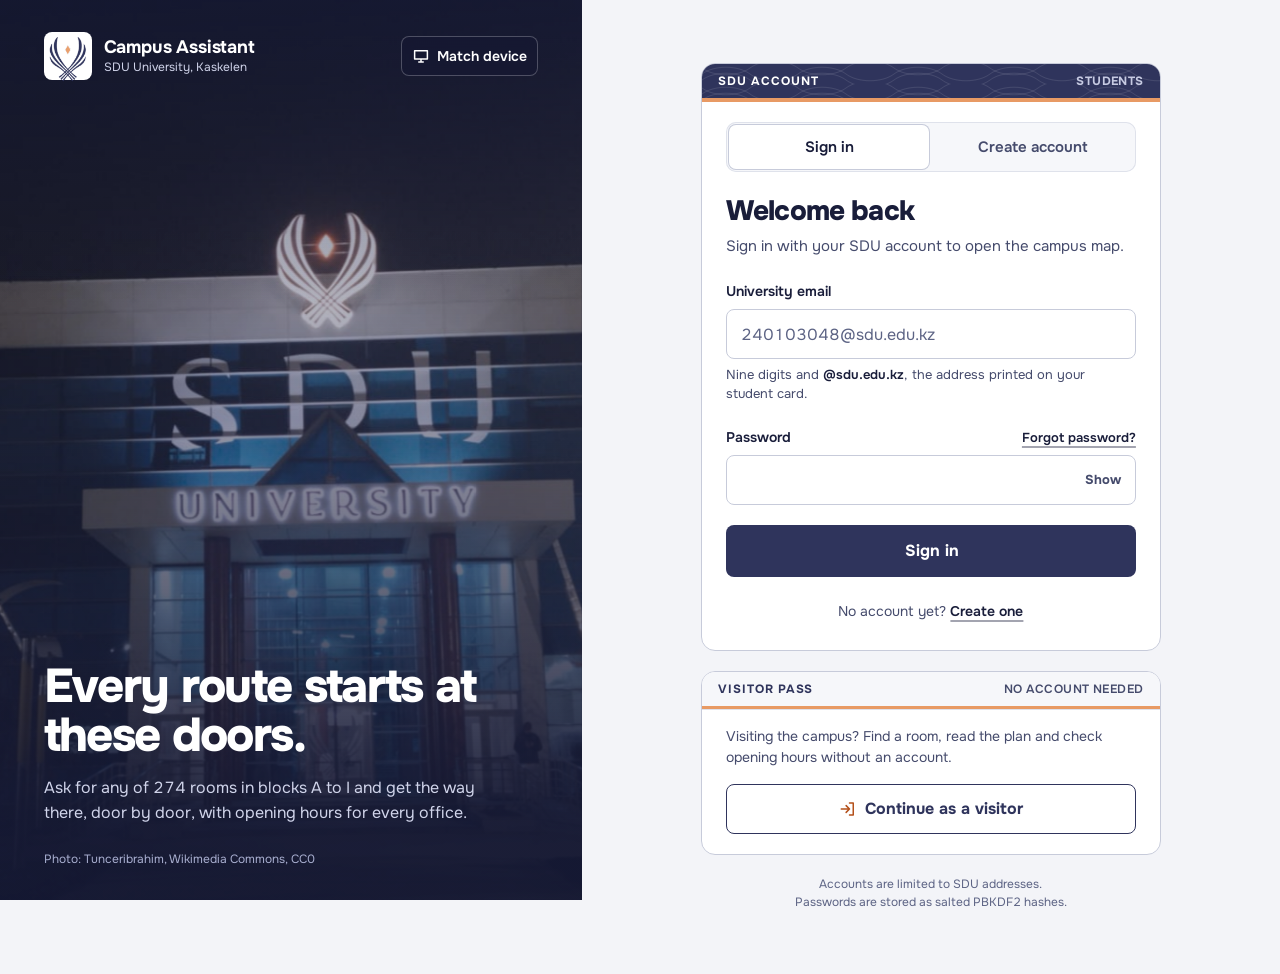
==== static/auth.html @ 26a80277 "Make the phone layout smoother and keep the bar on screen Moving the plan wrote a CSS variable no ru" ====
<!DOCTYPE html>
<html lang="en">
<head>
<meta charset="UTF-8">
<meta name="viewport" content="width=device-width, initial-scale=1, viewport-fit=cover">
<title>Sign in · SDU Campus Assistant</title>
<meta name="description" content="Sign in with your SDU university account to use the campus assistant.">
<script>try{var t=localStorage.getItem("sdu-theme");if(t)document.documentElement.dataset.theme=t}catch(e){}</script>
<meta name="color-scheme" content="light dark">
<meta name="darkreader-lock">
<meta name="theme-color" content="#2F345C">
<link rel="icon" type="image/png" href="/static/img/favicon.png">
<link rel="preconnect" href="https://fonts.googleapis.com">
<link rel="preconnect" href="https://fonts.gstatic.com" crossorigin>
<link href="https://fonts.googleapis.com/css2?family=Onest:wght@400;500;600;700;800&display=swap" rel="stylesheet">
<link rel="preload" as="image" href="/static/img/sdu-entrance-night.jpg">
<link rel="stylesheet" href="/static/styles.css?v=86">
<link rel="stylesheet" href="/static/auth.css?v=60">
</head>
<body class="auth-body">

<svg class="sprite" aria-hidden="true" focusable="false">
  <symbol id="i-sun" viewBox="0 0 24 24"><circle cx="12" cy="12" r="4"/><path d="M12 2.5v2.5M12 19v2.5M2.5 12H5M19 12h2.5M5.3 5.3l1.8 1.8M16.9 16.9l1.8 1.8M5.3 18.7l1.8-1.8M16.9 7.1l1.8-1.8"/></symbol>
  <symbol id="i-moon" viewBox="0 0 24 24"><path d="M19.5 14.5A8 8 0 0 1 9.5 4.5a8 8 0 1 0 10 10z"/></symbol>
  <symbol id="i-steppe" viewBox="0 0 24 24"><path d="M2.5 17.5h19M5 21h14"/><path d="M7 17.5a5 5 0 0 1 10 0"/><path d="M12 6.5V9M6 9.5l1.6 1.6M18 9.5l-1.6 1.6"/></symbol>
  <symbol id="i-device" viewBox="0 0 24 24"><path d="M3.5 5h17v11h-17zM9 20h6M12 16v4"/></symbol>
  <symbol id="i-entrance" viewBox="0 0 24 24"><path d="M14 4h5v16h-5M3 12h11M9.5 7.5 14 12l-4.5 4.5"/></symbol>
  <symbol id="i-check" viewBox="0 0 24 24"><path d="m5 12.5 4.5 4.5L19 7.5"/></symbol>
  <symbol id="i-eye" viewBox="0 0 24 24"><path d="M2.5 12S6 5.5 12 5.5 21.5 12 21.5 12 18 18.5 12 18.5 2.5 12 2.5 12z"/><circle cx="12" cy="12" r="3"/></symbol>
  <symbol id="i-alert" viewBox="0 0 24 24"><path d="M12 3.5 21.5 20h-19z"/><path d="M12 10v4.5M12 17v.4"/></symbol>
  <symbol id="i-mail" viewBox="0 0 24 24"><path d="M3.5 6h17v12h-17z"/><path d="m3.5 6.5 8.5 7 8.5-7"/></symbol>
</svg>

<main class="auth">

  <!-- the doors every route starts from -->
  <section class="entrance" aria-label="SDU Campus Assistant">
    <img class="entrance-photo" src="/static/img/sdu-entrance-night.jpg" width="1280" height="963"
         alt="The main entrance of SDU University in Kaskelen at night, the SDU mark lit above the doors">
    <div class="entrance-top">
      <span class="brand">
        <span class="mark"><img src="/static/img/sdu-mark.png" alt=""></span>
        <span class="brand-text">
          <span class="brand-name">Campus Assistant</span>
          <span class="brand-sub">SDU University, Kaskelen</span>
        </span>
      </span>
      <div class="theme-switch on-photo" data-theme-switch></div>
    </div>
    <div class="entrance-bottom">
      <p class="entrance-line">Every route starts at these doors.</p>
      <p class="entrance-more">Ask for any of 274 rooms in blocks A to I and get the way there, door by door, with opening hours for every office.</p>
      <p class="credit">Photo: Tunceribrahim, Wikimedia Commons, CC0</p>
    </div>
  </section>

  <section class="auth-panel">
    <div class="auth-stack">

      <!-- the account card, issued to SDU addresses -->
      <div class="auth-form-wrap issue-card">
        <div class="card-band"><span>SDU account</span><span class="band-where">Students</span></div>
        <div class="issue-body">
          <div class="auth-tabs" role="tablist" aria-label="Account">
            <button type="button" role="tab" id="tab-login" aria-selected="true" data-mode="login">Sign in</button>
            <button type="button" role="tab" id="tab-register" aria-selected="false" data-mode="register">Create account</button>
          </div>

          <h1 id="auth-title">Welcome back</h1>
          <p class="auth-lead" id="auth-lead">Sign in with your SDU account to open the campus map.</p>

          <form id="auth-form" novalidate autocomplete="on">
            <div class="field" id="field-name" hidden>
              <label for="full_name">Full name</label>
              <input id="full_name" name="name" type="text" autocomplete="name" maxlength="80" placeholder="Aidana Serikova"
                     aria-describedby="name-hint">
              <p class="hint" id="name-hint">As it is written in your student records.</p>
            </div>

            <div class="field" id="field-email">
              <label for="email">University email</label>
              <input id="email" name="email" type="email" inputmode="email" autocomplete="username"
                     placeholder="240103048@sdu.edu.kz" spellcheck="false" required aria-describedby="email-hint">
              <p class="hint" id="email-hint">Nine digits and <b>@sdu.edu.kz</b>, the address printed on your student card.</p>
            </div>

            <div class="field" id="field-password">
              <div class="label-row">
                <label for="password" id="password-label">Password</label>
                <button type="button" class="linkish forgot" id="forgot-link" data-mode="forgot">Forgot password?</button>
              </div>
              <div class="pw-wrap">
                <input id="password" name="password" type="password" autocomplete="current-password"
                       maxlength="72" required>
                <button type="button" class="pw-toggle" id="pw-toggle" aria-label="Show password">Show</button>
              </div>
              <ul class="rules" id="rules" hidden>
                <li data-rule="length">at least 8 characters</li>
                <li data-rule="upper">an uppercase letter</li>
                <li data-rule="lower">a lowercase letter</li>
                <li data-rule="digit">a digit</li>
                <li data-rule="special">a special character (!&nbsp;@&nbsp;#&nbsp;…)</li>
                <li data-rule="notid">not your student ID, no spaces</li>
              </ul>
            </div>

            <div class="field" id="field-confirm" hidden>
              <label for="confirm">Repeat the new password</label>
              <input id="confirm" name="confirm" type="password" autocomplete="new-password" maxlength="72">
            </div>

            <p class="form-error" id="form-error" role="alert" hidden></p>
            <p class="form-ok" id="form-ok" role="status" hidden></p>
            <button type="submit" class="btn-go wide" id="submit">Sign in</button>
          </form>

          <p class="auth-switch" id="auth-switch">
            No account yet? <button type="button" class="linkish" data-mode="register">Create one</button>
          </p>
        </div>
      </div>

      <!-- the visitor pass: the same card, handed out at the front desk -->
      <div class="auth-guest pass-card">
        <div class="pass-band"><span>Visitor pass</span><span>No account needed</span></div>
        <div class="pass-body">
          <p>Visiting the campus? Find a room, read the plan and check opening hours without an account.</p>
          <button type="button" id="guest">
            <svg class="i" aria-hidden="true"><use href="#i-entrance"/></svg>Continue as a visitor
          </button>
        </div>
      </div>

      <p class="auth-foot">Accounts are limited to SDU addresses. Passwords are stored as salted PBKDF2 hashes.</p>
    </div>
  </section>

</main>
<script src="/static/theme.js?v=5"></script>
<script src="/static/auth.js?v=30"></script>
</body>
</html>
---- static/styles.css ----
/* SDU Campus Assistant — a wayfinding assistant that issues you a destination card.
   The language is SDU's own card: a navy band, white card stock, the peach stripe
   under the band, labelled fields in small capitals, and a portrait slot that holds
   the room's corner of the plan. Hairline seams, no shadows except on what floats
   over the plan. Exits stay evacuation green. One family, Onest, Latin and Cyrillic. */

:root {
  /* the SDU card */
  --navy: #2F345C;            /* SDU navy: the bar, the search well, card bands */
  --navy-deep: #252949;
  --navy-hi: #3B4172;         /* hover on navy */
  --on-navy: #FFFFFF;
  --on-navy-2: #C6CAE2;       /* secondary text on navy, tinted from it */
  --on-navy-3: #A0A6C9;
  --peach: #E89A64;           /* SDU peach: the card stripe, the main button on navy */
  --peach-hi: #F0AC7C;
  --on-peach: #2B1A0C;
  --dest: #B4501A;            /* "your destination" as text and strokes, 5:1 on white */
  --dest-soft: #FCEADD;
  --exit: #0B7A47;            /* evacuation-plan green: exits, stairs, open */
  --exit-soft: #DEF0E6;
  --alarm: #B93A2C;           /* errors only */
  --alarm-soft: #FBE6E2;

  /* stock and ink */
  --ground: #E9EBF2;          /* behind everything */
  --paper: #F3F4F8;           /* the answer panel */
  --stock: #FFFFFF;           /* card stock */
  --stock-2: #F6F7FA;
  --ink: #191D3A;
  --ink-2: #454B6C;
  --ink-3: #5C6384;
  --line: #DFE2EB;
  --line-2: #C7CBDA;
  --focus: #B4501A;

  /* the drawing */
  --map-bg: #E4E7F0;
  --map-slab: #FAFBFD;
  --map-hall: #EEF0F6;
  --map-room: #FFFFFF;
  --map-wall: #A3A9C1;
  --map-ink: #2F345C;

  --action: var(--navy);      /* the main button on card stock */
  --action-hi: var(--navy-hi);
  --on-action: #FFFFFF;
  --lamp-off: #9AA0BC;
  --target-fill: color-mix(in srgb, #E89A64 55%, #FFFFFF);   /* the lit room on the plan */

  /* type: one family; fixed scale */
  --font: "Onest", "Segoe UI", system-ui, -apple-system, sans-serif;
  --t-12: 0.75rem;
  --t-13: 0.8125rem;
  --t-14: 0.875rem;
  --t-15: 0.9375rem;
  --t-16: 1rem;
  --t-18: 1.125rem;
  --t-22: 1.375rem;
  --t-28: 1.75rem;
  --t-code: clamp(2.75rem, 2.1rem + 1.6vw, 3.5rem);

  /* space: 4px base */
  --s1: 4px; --s2: 8px; --s3: 12px; --s4: 16px; --s5: 20px; --s6: 24px; --s8: 32px; --s10: 40px;

  /* shape: a card's corner, a control's corner, a tag's corner */
  --r-card: 14px;
  --r-ctl: 8px;
  --r-tag: 4px;

  --ease: cubic-bezier(.16, 1, .3, 1);
  --fast: 160ms;
  --lift: 0 1px 2px rgba(31, 36, 72, .10), 0 8px 20px -8px rgba(31, 36, 72, .30);

  /* the card band's guilloche: the fine security lines printed on ID cards */
  --guilloche: url("data:image/svg+xml,%3Csvg xmlns='http://www.w3.org/2000/svg' width='96' height='20' viewBox='0 0 96 20'%3E%3Cg fill='none' stroke='%23fff' stroke-opacity='.10' stroke-width='1'%3E%3Cpath d='M0 10c12-9 36-9 48 0s36 9 48 0'/%3E%3Cpath d='M0 4c12 9 36 9 48 0s36-9 48 0'/%3E%3Cpath d='M0 16c12-9 36-9 48 0s36 9 48 0'/%3E%3C/g%3E%3C/svg%3E");

  --composer-h: 0px;          /* how much the sticky search covers on a phone */
  color-scheme: only light;   /* never auto-darkened: the site has its own dark theme */
}

/* Dark: the same card at night. The bands stay SDU navy, the stock turns ink-blue,
   and the main button becomes the lit peach. */
@media (prefers-color-scheme: dark) {
  :root:not([data-theme]) {
    --navy: #2F345C; --navy-deep: #22264A; --navy-hi: #3E4475;
    --on-navy-2: #C3C7E2; --on-navy-3: #9CA2C8;
    --dest: #F29D66; --dest-soft: #3A2418;
    --exit: #45C98D; --exit-soft: #11301F;
    --alarm: #FF7B6F; --alarm-soft: #3B1C1B;
    --ground: #0B0E20; --paper: #10132A; --stock: #181C38; --stock-2: #1F2444;
    --ink: #ECEEF7; --ink-2: #B7BCD6; --ink-3: #9198BA;
    --line: #2A2F52; --line-2: #3C4270;
    --focus: #F29D66;
    --map-bg: #0B0E20; --map-slab: #161A36; --map-hall: #1C2143; --map-room: #20254B;
    --map-wall: #5F6795; --map-ink: #D9DDF3;
    --action: #4A5196; --action-hi: #5860A8; --on-action: #FFFFFF;
    --lamp-off: #5F6690; --target-fill: #F4B98F;
    --lift: 0 1px 2px rgba(0, 0, 0, .45), 0 8px 20px -8px rgba(0, 0, 0, .7);
    color-scheme: dark;
  }
}
:root[data-theme="dark"] {
  --navy: #2F345C; --navy-deep: #22264A; --navy-hi: #3E4475;
  --on-navy-2: #C3C7E2; --on-navy-3: #9CA2C8;
  --dest: #F29D66; --dest-soft: #3A2418;
  --exit: #45C98D; --exit-soft: #11301F;
  --alarm: #FF7B6F; --alarm-soft: #3B1C1B;
  --ground: #0B0E20; --paper: #10132A; --stock: #181C38; --stock-2: #1F2444;
  --ink: #ECEEF7; --ink-2: #B7BCD6; --ink-3: #9198BA;
  --line: #2A2F52; --line-2: #3C4270;
  --focus: #F29D66;
  --map-bg: #0B0E20; --map-slab: #161A36; --map-hall: #1C2143; --map-room: #20254B;
  --map-wall: #5F6795; --map-ink: #D9DDF3;
  --action: #4A5196; --action-hi: #5860A8; --on-action: #FFFFFF;
  --lamp-off: #5F6690; --target-fill: #F4B98F;
  --lift: 0 1px 2px rgba(0, 0, 0, .45), 0 8px 20px -8px rgba(0, 0, 0, .7);
  color-scheme: dark;
}

/* Steppe: the Kazakh sky and the sun over it. Sky teal takes navy's place on the
   bands, sun gold takes the stripe, and the destination turns terracotta. */
:root[data-theme="steppe"] {
  --navy: #0D4A5C; --navy-deep: #0A3C4B; --navy-hi: #17637A;
  --on-navy-2: #C2E2EA; --on-navy-3: #93C1CD;
  --peach: #E8B23A; --peach-hi: #F0C25E; --on-peach: #2A2008;
  --dest: #A8431A; --dest-soft: #F8E5D8;
  --exit: #11784B; --exit-soft: #DCEFE5;
  --alarm: #B8322B; --alarm-soft: #F7E1DE;
  --ground: #E3EDF0; --paper: #EEF5F6; --stock: #FFFFFF; --stock-2: #F2F7F8;
  --ink: #0F2F3A; --ink-2: #3B5962; --ink-3: #50707A;
  --line: #D2E0E4; --line-2: #AFC6CC;
  --focus: #A8431A;
  --map-bg: #DAE7EA; --map-slab: #F4F9FA; --map-hall: #E6EFF2; --map-room: #FFFFFF;
  --map-wall: #6F8F97; --map-ink: #0D4A5C;
  --lamp-off: #8FA9B0;
  --target-fill: color-mix(in srgb, #E8B23A 60%, #FFFFFF);
  --lift: 0 1px 2px rgba(13, 74, 92, .12), 0 8px 20px -8px rgba(13, 74, 92, .35);
  color-scheme: only light;
}

/* ---------------------------------------------------------------- base */
* { box-sizing: border-box; }
html { -webkit-text-size-adjust: 100%; }
body {
  margin: 0;
  min-height: 100vh; min-height: 100dvh;
  background: var(--ground);
  color: var(--ink);
  font: 400 var(--t-15)/1.5 var(--font);
  -webkit-font-smoothing: antialiased;
  font-variant-numeric: tabular-nums;
}
button, input { font: inherit; color: inherit; }
button { cursor: pointer; -webkit-tap-highlight-color: transparent; }
button:disabled { cursor: progress; }
[hidden] { display: none !important; }
h1, h2, h3, h4 { text-wrap: balance; }
p { text-wrap: pretty; }
::selection { background: color-mix(in srgb, var(--peach) 50%, transparent); color: var(--ink); }
input { caret-color: var(--dest); }
:focus-visible { outline: 2px solid var(--focus); outline-offset: 2px; }
.visually-hidden { position: absolute; width: 1px; height: 1px; overflow: hidden; clip: rect(0 0 0 0); white-space: nowrap; }
.sprite { position: absolute; width: 0; height: 0; overflow: hidden; }
.i {
  width: 18px; height: 18px; flex: none;
  fill: none; stroke: currentColor; stroke-width: 2; stroke-linecap: round; stroke-linejoin: round;
}
* { scrollbar-width: thin; scrollbar-color: var(--line-2) transparent; }

.skip {
  position: absolute; left: var(--s3); top: var(--s3); z-index: 50;
  padding: 10px 14px; border-radius: var(--r-ctl);
  background: var(--peach); color: var(--on-peach); font-weight: 700; text-decoration: none;
  transform: translateY(-160%); transition: transform var(--fast) var(--ease);
}
.skip:focus { transform: none; }

/* field labels: the small capitals printed beside each field on a card */
.field-label {
  display: flex; align-items: center; gap: 6px;
  margin: 0;
  font-size: var(--t-12); line-height: 1.3; font-weight: 600;
  letter-spacing: .07em; text-transform: uppercase;
  color: var(--ink-3);
}
.field-label .i { width: 14px; height: 14px; }
.sec-title { margin: 0; font-size: var(--t-16); line-height: 1.3; font-weight: 700; letter-spacing: -0.005em; }

/* ---------------------------------------------------------------- buttons */
.btn-go {
  display: inline-flex; align-items: center; justify-content: center; gap: 8px;
  height: 52px; padding: 0 18px 0 20px;
  border: 0; border-radius: var(--r-ctl);
  background: var(--action); color: var(--on-action);
  font-size: var(--t-16); font-weight: 700; text-decoration: none; white-space: nowrap;
  transition: background var(--fast) var(--ease), transform var(--fast) var(--ease);
}
.btn-go .i { width: 18px; height: 18px; stroke-width: 2.4; transition: transform var(--fast) var(--ease); }
.btn-go:hover { background: var(--action-hi); }
.btn-go:hover .i { transform: translateX(2px); }
.btn-go:active { transform: translateY(1px); }
.btn-go:disabled { opacity: .6; }
.btn-go.wide { width: 100%; }

.btn-line {
  display: inline-flex; align-items: center; gap: 7px;
  min-height: 40px; padding: 0 14px;
  border: 1px solid var(--line-2); border-radius: var(--r-ctl);
  background: var(--stock); color: var(--ink);
  font-size: var(--t-14); font-weight: 600;
  transition: border-color var(--fast) var(--ease), background var(--fast) var(--ease);
}
.btn-line .i { width: 16px; height: 16px; color: var(--dest); }
.btn-line:hover { border-color: var(--ink-2); }
.btn-line:active { transform: translateY(1px); }
.btn-text {
  display: inline-flex; align-items: center; gap: 4px;
  min-height: 40px; padding: 0 4px;
  border: 0; background: none; color: var(--ink-2);
  font-size: var(--t-14); font-weight: 600;
}
.btn-text .i { width: 16px; height: 16px; }
.btn-text:hover { color: var(--ink); }

.icon-btn {
  display: inline-flex; align-items: center; justify-content: center; gap: 7px; flex: none;
  min-height: 40px; padding: 0 12px;
  border: 1px solid color-mix(in srgb, var(--on-navy) 24%, transparent); border-radius: var(--r-ctl);
  background: none; color: var(--on-navy);
  font-size: var(--t-14); font-weight: 600; white-space: nowrap; text-decoration: none;
  transition: background var(--fast) var(--ease), border-color var(--fast) var(--ease);
}
.icon-btn .i { width: 18px; height: 18px; }
.icon-btn.square { width: 40px; padding: 0; }
.icon-btn:hover { background: var(--navy-hi); border-color: color-mix(in srgb, var(--on-navy) 45%, transparent); }
.icon-btn:focus-visible, .bar :focus-visible, .composer :focus-visible { outline-color: #FFFFFF; }

/* ---------------------------------------------------------------- shell */
.app {
  display: grid;
  grid-template-columns: minmax(380px, 420px) minmax(0, 1fr);
  grid-template-rows: auto auto minmax(0, 1fr);
  grid-template-areas: "bar bar" "ask map" "panel map";
  height: 100vh; height: 100dvh;
}

/* the search and the answers: one sheet on a phone, two grid cells otherwise */
.sheet { display: contents; }
.sheet-handle { display: none; }

/* the navy bar across the top: who made it, who you are */
.bar {
  grid-area: bar;
  display: flex; align-items: center; gap: var(--s3);
  min-height: 60px;
  padding: calc(var(--s2) + env(safe-area-inset-top, 0px)) var(--s5) var(--s2);
  background: var(--navy); color: var(--on-navy);
}
.brand { display: flex; align-items: center; gap: var(--s3); min-width: 0; color: inherit; text-decoration: none; border-radius: var(--r-ctl); }
.mark {
  flex: none; display: grid; place-items: center;
  width: 40px; height: 40px; padding: 4px;
  background: #fff; border-radius: var(--r-ctl);
}
.mark img { display: block; width: 100%; height: 100%; object-fit: contain; }
.brand-text { display: grid; min-width: 0; overflow: hidden; }   /* never runs under the buttons */
.brand-name { font-size: var(--t-16); line-height: 1.2; font-weight: 700; letter-spacing: -0.01em; white-space: nowrap; }
.brand-sub { font-size: var(--t-12); line-height: 1.35; color: var(--on-navy-2); white-space: nowrap; overflow: hidden; text-overflow: ellipsis; }
.bar-end { margin-left: auto; display: flex; align-items: center; gap: var(--s2); }
.account { display: flex; align-items: center; gap: var(--s2); min-width: 0; }
.who {
  max-width: 16rem; overflow: hidden; text-overflow: ellipsis; white-space: nowrap;
  margin-right: var(--s1);
  font-size: var(--t-14); font-weight: 600; color: var(--on-navy-2);
}
/* a visitor's pass: the peach card a guest is handed at the front desk */
.who.pass {
  margin-right: 0; padding: 5px 10px 5px 9px;
  border-radius: var(--r-tag);
  background: var(--peach); color: var(--on-peach);
  font-size: var(--t-12); font-weight: 700; letter-spacing: .06em; text-transform: uppercase;
}

/* the theme menu: one button on the bar, a small radio list under it */
.theme-switch { position: relative; flex: none; }
.theme-btn {
  display: inline-flex; align-items: center; justify-content: center; gap: 7px;
  min-height: 40px; min-width: 40px; padding: 0 10px;
  border: 1px solid color-mix(in srgb, var(--on-navy) 24%, transparent); border-radius: var(--r-ctl);
  background: none; color: var(--on-navy);
  font-size: var(--t-14); font-weight: 600; white-space: nowrap;
  transition: background var(--fast) var(--ease), border-color var(--fast) var(--ease);
}
.theme-btn .i { width: 18px; height: 18px; }
.bar .theme-btn { width: 40px; padding: 0; }
.bar .theme-label { position: absolute; width: 1px; height: 1px; overflow: hidden; clip: rect(0 0 0 0); white-space: nowrap; }
.theme-btn:hover, .theme-btn[aria-expanded="true"] { background: var(--navy-hi); border-color: color-mix(in srgb, var(--on-navy) 45%, transparent); }
.theme-menu {
  position: absolute; right: 0; top: calc(100% + 8px); z-index: 30;
  display: grid; gap: 2px; width: 256px; padding: 6px;
  background: var(--stock); color: var(--ink);
  border-radius: 12px;
  box-shadow: var(--lift);
  animation: rise 180ms var(--ease) both;
}
.theme-opt {
  display: flex; align-items: center; gap: var(--s3);
  width: 100%; min-height: 52px; padding: 6px 10px;
  border: 0; border-radius: var(--r-ctl); background: none; text-align: left;
  transition: background var(--fast) var(--ease);
}
.theme-opt:hover, .theme-opt:focus-visible { background: var(--stock-2); }
.theme-opt[aria-checked="true"] { background: var(--stock-2); box-shadow: inset 0 0 0 1.5px var(--ink); }
.opt-text { display: grid; min-width: 0; }
.opt-text b { font-size: var(--t-14); font-weight: 700; }
.opt-text small { font-size: var(--t-12); color: var(--ink-3); }
/* each swatch is its theme's card band: the field and the stripe under it */
.swatch { flex: none; width: 30px; height: 30px; border-radius: 6px; box-shadow: inset 0 0 0 1px rgba(0, 0, 0, .14); }
.sw-light { background: linear-gradient(#2F345C 0 40%, #E89A64 40% 52%, #FFFFFF 52% 100%); }
.sw-dark { background: linear-gradient(#2F345C 0 40%, #E89A64 40% 52%, #181C38 52% 100%); }
.sw-steppe { background: linear-gradient(#0D4A5C 0 40%, #E8B23A 40% 52%, #FFFFFF 52% 100%); }
.sw-auto { background: linear-gradient(#2F345C 0 40%, #E89A64 40% 52%, transparent 52%), linear-gradient(90deg, #FFFFFF 0 50%, #181C38 50% 100%); }

/* ---------------------------------------------------------------- the search well */
/* the navy continues from the bar into the answer column, and the card stripe
   closes it: everything under it is card stock */
.composer {
  grid-area: ask;
  position: relative; z-index: 4;
  padding: var(--s2) var(--s5) var(--s5);
  background: var(--navy); color: var(--on-navy);
  box-shadow: inset 0 -4px 0 var(--peach);
}
.ask-label {
  display: block; margin: 0 0 var(--s3);
  font-size: var(--t-22); line-height: 1.15; font-weight: 700; letter-spacing: -0.02em;
}
.ask-row { display: flex; gap: var(--s2); }
.field-q { position: relative; flex: 1; min-width: 0; }
.field-q .i { position: absolute; left: 15px; top: 50%; transform: translateY(-50%); color: #6A7090; pointer-events: none; }
.field-q input {
  width: 100%; height: 52px; padding: 0 14px 0 44px;
  border: 2px solid transparent; border-radius: var(--r-ctl);
  background: #FFFFFF; color: #191D3A;
  font-size: 16px; font-weight: 600;
  transition: border-color var(--fast) var(--ease), box-shadow var(--fast) var(--ease);
}
.field-q input::placeholder { color: #6A7090; font-weight: 500; }
.field-q input:focus { outline: none; border-color: var(--navy); box-shadow: 0 0 0 3px #FFFFFF; }
/* on the navy well the main button is card stock with navy ink */
.composer .btn-go { background: #FFFFFF; color: var(--navy); box-shadow: inset 0 0 0 1px rgba(255, 255, 255, .6); }
.composer .btn-go:hover { background: #E8EAF4; }
.ask-hint { margin: var(--s2) 0 var(--s1); font-size: var(--t-13); color: var(--on-navy-2); }

/* ---------------------------------------------------------------- answers panel */
.panel { grid-area: panel; display: flex; flex-direction: column; min-height: 0; background: var(--paper); border-right: 1px solid var(--line); }
.thread {
  flex: 1; min-height: 0; overflow-y: auto; overscroll-behavior: contain;
  padding: var(--s6) var(--s5) var(--s10);
  display: flex; flex-direction: column; gap: var(--s8);
}

/* first visit: things to try */
.welcome { display: grid; grid-template-columns: minmax(0, 1fr); gap: var(--s3); }
.thread.asked .welcome { display: none; }
.welcome-tip { margin: var(--s1) 0 0; font-size: var(--t-14); color: var(--ink-2); }
.destinations { list-style: none; margin: 0; padding: 0; display: grid; gap: 6px; }
.dest {
  display: grid; grid-template-columns: 4.5rem minmax(0, 1fr) auto; align-items: center; gap: var(--s3);
  width: 100%; min-height: 52px; padding: 6px 12px 6px 8px;
  border: 1px solid var(--line); border-radius: 10px;
  background: var(--stock); text-align: left;
  transition: border-color var(--fast) var(--ease), transform var(--fast) var(--ease);
}
.tag, .dest .tag {
  justify-self: start;
  padding: 4px 8px; border-radius: var(--r-tag);
  background: var(--navy); color: var(--on-navy);
  font-size: var(--t-13); font-weight: 700; letter-spacing: .01em; line-height: 1.2;
  max-width: 100%; overflow: hidden; text-overflow: ellipsis; white-space: nowrap;
}
.dest .tag.plain { background: var(--stock-2); color: var(--ink-2); box-shadow: inset 0 0 0 1px var(--line); }
.dest .what { font-size: var(--t-15); font-weight: 500; color: var(--ink); }
.dest .i { color: var(--ink-3); transition: transform var(--fast) var(--ease), color var(--fast) var(--ease); }
.dest:hover { border-color: var(--line-2); }
.dest:hover .i { color: var(--dest); transform: translateX(3px); }
.dest:active { transform: translateY(1px); }

/* campus services: everything the campus offers, by category, open or not */
.directory { display: grid; grid-template-columns: minmax(0, 1fr); gap: var(--s3); scroll-margin-top: var(--s4); }
.dir-head { display: flex; align-items: baseline; justify-content: space-between; gap: var(--s3); }
.dir-summary { display: inline-flex; align-items: center; gap: 7px; font-size: var(--t-13); font-weight: 600; color: var(--ink-2); }
.dir-intro { margin: -4px 0 0; font-size: var(--t-14); color: var(--ink-2); }
.welcome-tip a { color: var(--ink); font-weight: 600; text-underline-offset: 3px; }
.welcome-tip a:hover { color: var(--dest); }
/* category chips: one row that scrolls sideways rather than wrapping into a block */
.dir-filter {
  display: flex; gap: 6px; overflow-x: auto; scrollbar-width: none; padding: 2px 0;
  /* the row fades at its right edge when there are more chips than fit */
  mask-image: linear-gradient(90deg, #000 calc(100% - 28px), transparent);
}
.dir-filter::-webkit-scrollbar { display: none; }
.chip {
  flex: none; min-height: 36px; padding: 6px 12px;
  border: 1px solid var(--line-2); border-radius: 999px;
  background: var(--stock); color: var(--ink-2);
  font-size: var(--t-13); font-weight: 600; white-space: nowrap;
  transition: background var(--fast) var(--ease), color var(--fast) var(--ease), border-color var(--fast) var(--ease);
}
.chip:hover { border-color: var(--ink-2); color: var(--ink); }
.chip[aria-pressed="true"] { background: var(--navy); border-color: var(--navy); color: var(--on-navy); }
.dir-groups { display: grid; gap: var(--s4); }
.dir-group { display: grid; gap: 6px; }
.dir-group-title {
  display: flex; align-items: baseline; gap: 8px; margin: 0; padding: 0 2px;
  font-size: var(--t-12); line-height: 1.3; font-weight: 700; letter-spacing: .07em; text-transform: uppercase; color: var(--ink-3);
}
.dir-group-title span { font-weight: 600; letter-spacing: 0; color: var(--ink-3); opacity: .8; }
.dir-list {
  list-style: none; margin: 0; padding: 0 var(--s4);
  background: var(--stock); border: 1px solid var(--line); border-radius: 10px;
}
.dir-list li + li { border-top: 1px solid var(--line); }
.dir-row {
  display: flex; align-items: center; gap: 10px;
  width: 100%; min-height: 54px; padding: 8px 0;
  border: 0; background: none; text-align: left;
  font-size: var(--t-14);
}
.dir-text { display: grid; min-width: 0; gap: 1px; }
.dir-row b { font-weight: 600; min-width: 0; overflow: hidden; text-overflow: ellipsis; white-space: nowrap; }
.dir-row .where { font-size: var(--t-12); color: var(--ink-3); white-space: nowrap; overflow: hidden; text-overflow: ellipsis; }
.dir-row .state { margin-left: auto; flex: none; font-size: var(--t-13); color: var(--ink-2); white-space: nowrap; }
.dir-row.open .state { color: var(--exit); font-weight: 600; }
.dir-row.closed b { color: var(--ink-2); font-weight: 500; }
.dir-row.closed .state { color: var(--ink-3); }
/* hours not confirmed by the service: the lamp is lit only faintly, the time is a guess */
.dir-row.open.guess .state { color: var(--ink-2); font-weight: 500; }
.dir-row.open.guess .lamp { background: color-mix(in srgb, var(--exit) 40%, transparent); box-shadow: inset 0 0 0 1.5px var(--exit); }
.dir-summary .likely { font-weight: 500; color: var(--ink-3); }
.dir-note { margin: var(--s3) 0 0; font-size: var(--t-12); color: var(--ink-3); }
.dir-row.rooms .lamp { border-radius: 2px; box-shadow: inset 0 0 0 1.5px var(--map-wall); }
.dir-row:hover b { color: var(--dest); }
.dir-skel { height: 54px; position: relative; }
.dir-skel::after {
  content: ""; position: absolute; left: 0; top: 18px; width: 64%; height: 10px; border-radius: 3px;
  background: var(--stock-2); animation: breathe 1.4s ease-in-out infinite;
}
.lamp { width: 8px; height: 8px; border-radius: 50%; flex: none; box-shadow: inset 0 0 0 1.5px var(--lamp-off); }
.lamp.open { background: var(--exit); box-shadow: 0 0 0 3px color-mix(in srgb, var(--exit) 18%, transparent); }

/* ---------------------------------------------------------------- turns */
.log { display: flex; flex-direction: column; gap: var(--s8); }
.log:empty { display: none; }
.turn { display: grid; gap: var(--s2); scroll-margin-top: calc(var(--composer-h) + var(--s3)); }
/* the question as asked, quietly above its card */
.q { display: flex; align-items: center; gap: 7px; margin: 0; padding: 0 2px; font-size: var(--t-14); color: var(--ink-2); }
.q .i { width: 15px; height: 15px; color: var(--ink-3); }
.q span { font-weight: 600; color: var(--ink); overflow-wrap: anywhere; }

/* ---------------------------------------------------------------- the destination card */
.answer { animation: issue 420ms var(--ease) both; }
.card {
  background: var(--stock);
  border: 1px solid var(--line-2); border-radius: var(--r-card);
  overflow: hidden;
}
/* the band: navy, guilloche, the stripe under it */
.card-band {
  display: flex; align-items: center; justify-content: space-between; gap: var(--s3);
  min-height: 38px; padding: 6px var(--s4) 10px;
  background: var(--navy) var(--guilloche) 0 0 / 96px 20px; color: var(--on-navy);
  box-shadow: inset 0 -4px 0 var(--peach);
  font-size: var(--t-12); font-weight: 700; letter-spacing: .08em; text-transform: uppercase;
}
.card-band .band-where { color: var(--on-navy-2); letter-spacing: .04em; }
.answer .card-band { position: relative; }
.answer .card-band::after {             /* the stripe draws in as the card is issued */
  content: ""; position: absolute; left: 0; right: 0; bottom: 0; height: 4px;
  background: var(--peach); transform-origin: left;
  animation: stripe 520ms var(--ease) 80ms both;
}

.card-id {
  display: grid; grid-template-columns: 112px minmax(0, 1fr); align-items: center; gap: var(--s4);
  padding: var(--s4);
}
.id-main { min-width: 0; display: grid; gap: 6px; }
/* the room code: the only headline on the card */
.code {
  margin: 0;
  font-size: var(--t-code); line-height: .92; font-weight: 800; letter-spacing: -0.04em;
  color: var(--navy);
  overflow-wrap: anywhere;
}
:root[data-theme="dark"] .code { color: var(--ink); }
@media (prefers-color-scheme: dark) { :root:not([data-theme]) .code { color: var(--ink); } }
.code.named { font-size: var(--t-28); line-height: 1.08; letter-spacing: -0.025em; }
.id-sub { margin: 0; font-size: var(--t-14); line-height: 1.4; color: var(--ink-2); }
.status { display: inline-flex; align-items: baseline; gap: 8px; margin: 2px 0 0; font-size: var(--t-14); font-weight: 600; color: var(--ink-2); }
.status .lamp { transform: translateY(-1px); }
.status.open { color: var(--exit); }
.status.open .lamp { background: var(--exit); box-shadow: 0 0 0 3px color-mix(in srgb, var(--exit) 18%, transparent); }
.status.closed { color: var(--ink-2); }

/* the portrait: the room's corner of the plan, where an ID card has its photo */
.portrait {
  position: relative; margin: 0;
  aspect-ratio: 5 / 6; width: 100%;
  border-radius: 10px; overflow: hidden;
  background: var(--map-bg);
  box-shadow: inset 0 0 0 1px var(--line);
}
.portrait svg { display: block; width: 100%; height: 100%; }
.portrait .p-slab polygon { fill: var(--map-slab); stroke: var(--map-wall); stroke-width: 1.5; vector-effect: non-scaling-stroke; }
.portrait .p-hall polygon { fill: var(--map-hall); }
.portrait .p-rooms > * { fill: var(--map-room); stroke: var(--map-wall); stroke-width: 1; vector-effect: non-scaling-stroke; }
.portrait .p-rooms .near { fill: color-mix(in srgb, var(--map-ink) 10%, var(--map-room)); }
.portrait .p-rooms .tgt { fill: var(--peach); stroke: var(--dest); stroke-width: 2; animation: lit 1.6s ease-out 300ms 1 both; }
.portrait .ex { fill: var(--exit); }
.portrait figcaption {
  position: absolute; left: 6px; bottom: 6px;
  padding: 2px 6px; border-radius: var(--r-tag);
  background: var(--navy); color: var(--on-navy);
  font-size: var(--t-12); font-weight: 700;
}
.portrait.empty { display: grid; place-items: center; color: var(--ink-3); }
.portrait.empty .i { width: 28px; height: 28px; }

/* labelled fields, two to a row, hairline seams */
.fields { display: grid; grid-template-columns: 1fr 1fr; margin: 0; border-top: 1px solid var(--line); }
.fields > div { min-width: 0; padding: 10px var(--s4) 11px; border-bottom: 1px solid var(--line); }
.fields > div:not(.wide):nth-child(odd) { border-right: 1px solid var(--line); }
.fields > div.wide { grid-column: 1 / -1; }
.fields dt { font-size: var(--t-12); line-height: 1.3; font-weight: 600; letter-spacing: .07em; text-transform: uppercase; color: var(--ink-3); }
.fields dd { margin: 3px 0 0; font-size: var(--t-15); line-height: 1.35; font-weight: 600; color: var(--ink); overflow-wrap: anywhere; }

/* the route: in brief, then step by step */
.route { display: grid; gap: var(--s3); padding: var(--s4); }
.signs { list-style: none; margin: 0; padding: 0; display: flex; flex-wrap: wrap; align-items: center; gap: 6px; }
.signs li {
  display: inline-flex; align-items: center; gap: 6px;
  min-height: 34px; padding: 5px 11px 5px 8px;
  border-radius: var(--r-tag);
  background: var(--stock-2); color: var(--ink); box-shadow: inset 0 0 0 1px var(--line-2);
  font-size: var(--t-13); font-weight: 600; line-height: 1.2;
}
.signs li .i { width: 17px; height: 17px; stroke-width: 2.4; color: var(--ink-2); }
.signs li.dest-sign { background: var(--peach); color: var(--on-peach); box-shadow: none; }
.signs li.dest-sign .i { color: var(--on-peach); }

.steps { list-style: none; counter-reset: s; margin: 0; padding: 0; }
.steps li {
  counter-increment: s;
  position: relative;
  padding: 0 0 var(--s4) 40px;
  font-size: var(--t-15); line-height: 1.55; color: var(--ink);
  max-width: 62ch;
}
.steps li:last-child { padding-bottom: 0; }
.steps li::before {
  content: counter(s);
  position: absolute; left: 0; top: 0;
  width: 26px; height: 26px; display: grid; place-items: center;
  border-radius: 50%;
  background: var(--stock); box-shadow: inset 0 0 0 1.5px var(--line-2);
  font-size: var(--t-13); font-weight: 700; color: var(--navy);
}
:root[data-theme="dark"] .steps li::before { color: var(--ink); }
@media (prefers-color-scheme: dark) { :root:not([data-theme]) .steps li::before { color: var(--ink); } }
.steps li:not(:last-child)::after {
  content: ""; position: absolute; left: 12px; top: 30px; bottom: 4px;
  width: 2px; border-radius: 1px; background: var(--line);
}
/* the step that reaches the door you want */
.steps li:nth-last-child(1):not(.landmark)::before,
.steps li:nth-last-child(2):has(+ .landmark)::before { background: var(--navy); color: var(--on-navy); box-shadow: none; }
.steps li.landmark { color: var(--ink-2); }
.steps li.landmark::before { content: ""; background: var(--exit); box-shadow: none; }
.steps li.landmark > .i { position: absolute; left: 5px; top: 5px; width: 16px; height: 16px; color: #fff; }

/* the walk: where it starts, then step by step, each step a stretch of corridor */
.trip { display: grid; gap: var(--s3); }
.trip[aria-busy="true"] { opacity: .6; pointer-events: none; transition: opacity var(--fast) var(--ease); }
.trip-go { justify-self: start; height: 48px; padding: 0 18px 0 14px; }
.trip-go .i { transform: rotate(90deg); }
.trip-go:hover .i { transform: rotate(90deg) translateY(-2px); }
.trip-from { display: grid; gap: 6px; padding: var(--s3); background: var(--stock-2); border-radius: var(--r-ctl); box-shadow: inset 0 0 0 1px var(--line); }
.trip-from .field-label .i { color: var(--exit); }
.trip-row { display: flex; gap: var(--s2); }
.trip-row input {
  flex: 1; min-width: 0; height: 44px; padding: 0 12px;
  border: 1.5px solid var(--line-2); border-radius: var(--r-ctl);
  background: var(--stock); color: var(--ink);
  font-size: 16px; font-weight: 600;
}
.trip-row input:focus { outline: none; border-color: var(--dest); box-shadow: 0 0 0 3px var(--dest-soft); }
.trip-row .btn-line { min-height: 44px; }
.trip-hint { margin: 0; font-size: var(--t-12); color: var(--ink-3); }
.trip-sum { margin: 0; font-size: var(--t-14); font-weight: 600; color: var(--ink); }
.trip-floors { display: flex; flex-wrap: wrap; align-items: center; gap: 4px; }
.trip-floors .sep { width: 14px; height: 14px; color: var(--ink-3); }
.trip-steps li[data-floor] { cursor: default; }
.trip-error { display: flex; gap: var(--s2); align-items: flex-start; margin: 0; padding: var(--s3); border-radius: var(--r-ctl); background: var(--alarm-soft); color: var(--ink); font-size: var(--t-14); line-height: 1.45; }
.trip-error .i { width: 17px; height: 17px; margin-top: 2px; color: var(--alarm); }
.trip + .picks, .trip .picks { padding: 0; }

/* opening hours, set like the timetable on an office door */
.hours { display: grid; gap: 8px; padding: var(--s4) var(--s4) 0; }
.hours ul { list-style: none; margin: 0; padding: 0; display: grid; gap: 3px; font-size: var(--t-14); }
.hours li { display: flex; flex-wrap: wrap; gap: 0 var(--s3); }
.hours .days { min-width: 4.75rem; font-weight: 700; color: var(--ink); }
.hours .times { font-weight: 500; color: var(--ink); }
.hours .brk { color: var(--ink-2); }
.hours .off .times { color: var(--ink-3); }
.extra {
  display: flex; gap: var(--s2); align-items: flex-start;
  margin: 0; padding: var(--s3) var(--s4) 0; font-size: var(--t-14); color: var(--ink); line-height: 1.45;
}
.extra .i { width: 16px; height: 16px; margin-top: 2px; color: var(--dest); }

.note {
  display: flex; gap: var(--s2); align-items: flex-start;
  margin: 0 var(--s4) var(--s4); padding: var(--s3);
  background: var(--stock-2); border-radius: var(--r-ctl);
  font-size: var(--t-14); color: var(--ink-2); line-height: 1.45;
}
.note .i { width: 16px; height: 16px; margin-top: 2px; color: var(--ink-3); }
.lede { margin: 0; padding: var(--s4) var(--s4) 0; color: var(--ink-2); max-width: 60ch; }

/* other places to ask about: small tags */
.picks-label { padding: var(--s4) var(--s4) 0; }
.picks { display: flex; flex-wrap: wrap; gap: var(--s2); padding: var(--s3) var(--s4) var(--s4); }
.route + .picks, .note + .picks { padding-top: 0; }
.pick {
  min-height: 40px; padding: 6px 12px;
  border: 1px solid var(--line-2); border-radius: var(--r-ctl);
  background: var(--stock);
  font-size: var(--t-14); font-weight: 600;
  transition: background var(--fast) var(--ease), color var(--fast) var(--ease), border-color var(--fast) var(--ease);
}
.pick:hover { background: var(--navy); border-color: var(--navy); color: var(--on-navy); }
.pick:active { transform: translateY(1px); }

.answer-foot {
  display: flex; justify-content: space-between; align-items: center; gap: var(--s3);
  padding: var(--s3) var(--s4);
  border-top: 1px solid var(--line);
  background: var(--stock-2);
}
.answer-foot [data-expand] { display: none; }

/* an earlier answer folds to its band and headline */
.turn.past .q { color: var(--ink-3); }
.turn.past .card { border-color: var(--line); }
.turn.past :is(.fields, .route, .hours, .extra, .lede, .note, .picks, .picks-label, .hits, .choices, .listing > .btn-line) { display: none; }
.turn.past .card-id { grid-template-columns: 56px minmax(0, 1fr); padding: var(--s3) var(--s4); }
.turn.past .portrait figcaption { display: none; }
.turn.past .code { font-size: var(--t-28); }
.turn.past .code.named { font-size: var(--t-18); }
.turn.past .answer-foot [data-expand] { display: inline-flex; }
.turn.past .answer { animation: none; }
.turn.past .card-band::after { animation: none; }

/* a list of matches: a short directory, closest first */
.listing { background: var(--stock); border: 1px solid var(--line-2); border-radius: var(--r-card); overflow: hidden; }
.listing-head { padding: var(--s4); display: grid; gap: 4px; }
.listing-head h3 { margin: 0; font-size: var(--t-18); line-height: 1.25; font-weight: 700; letter-spacing: -0.01em; }
.listing-head p { margin: 0; font-size: var(--t-14); color: var(--ink-2); }
.hits { list-style: none; margin: 0; padding: 0; border-top: 1px solid var(--line); }
.hits li + li { border-top: 1px solid var(--line); }
.hits li.more { display: none; }
.hits.open li.more { display: block; }
.hit {
  display: grid; grid-template-columns: 4.75rem minmax(0, 1fr) auto auto; align-items: center; gap: var(--s3);
  width: 100%; min-height: 48px; padding: 6px var(--s4);
  border: 0; background: none; text-align: left;
  transition: background var(--fast) var(--ease);
}
.hit .what { font-size: var(--t-14); font-weight: 600; min-width: 0; }
.hit .loc { font-size: var(--t-13); color: var(--ink-2); white-space: nowrap; }
.hit .i { color: var(--ink-3); transition: transform var(--fast) var(--ease), color var(--fast) var(--ease); }
.hit:hover { background: var(--stock-2); }
.hit:hover .i { color: var(--dest); transform: translateX(3px); }
.listing > .btn-line { margin: var(--s3) var(--s4) 0; }

/* the assistant asks back, or can't find it */
.prompt { background: var(--stock); border: 1px solid var(--line-2); border-radius: var(--r-card); overflow: hidden; padding-bottom: var(--s1); }
.prompt-head { display: flex; align-items: flex-start; gap: var(--s3); padding: var(--s4) var(--s4) 0; }
.prompt-head .i { width: 24px; height: 24px; margin-top: 1px; color: var(--navy); }
.prompt-head h3 { margin: 0; font-size: var(--t-18); line-height: 1.3; font-weight: 700; letter-spacing: -0.01em; }
.prompt .lede { padding-top: var(--s2); padding-left: calc(var(--s4) + 24px + var(--s3)); }
.prompt.is-error .prompt-head .i { color: var(--alarm); }
.prompt.is-miss .prompt-head .i { color: var(--ink-2); }
:root[data-theme="dark"] .prompt-head .i { color: var(--dest); }
.choices { display: grid; gap: 6px; padding: var(--s4); }
.choices .pick {
  display: flex; align-items: center; justify-content: space-between; gap: var(--s3);
  width: 100%; min-height: 48px; padding: 8px 14px; text-align: left;
}
.choices .pick .i { width: 18px; height: 18px; color: var(--ink-3); flex: none; }
.choices .pick:hover .i { color: var(--on-navy); }

/* waiting for an answer: the shape of a card, no spinner */
.answer.loading { animation: none; }
.answer.loading .card-band { box-shadow: inset 0 -4px 0 color-mix(in srgb, var(--peach) 40%, transparent); }
.answer.loading .card-band::after { display: none; }
.answer.loading .portrait { animation: breathe 1.4s ease-in-out infinite; }
.skel { display: block; height: 12px; border-radius: 3px; background: var(--stock-2); box-shadow: inset 0 0 0 1px var(--line); animation: breathe 1.4s ease-in-out infinite; }
.skel.tall { height: 36px; }
.card-band .skel { background: color-mix(in srgb, var(--on-navy) 20%, transparent); box-shadow: none; height: 10px; }

/* ---------------------------------------------------------------- the plan */
.map { grid-area: map; position: relative; display: flex; flex-direction: column; min-width: 0; min-height: 0; background: var(--map-bg); }
.map-bar {
  display: flex; align-items: center; gap: var(--s5);
  min-height: 60px; padding: var(--s2) var(--s4);
  background: var(--stock);
  border-bottom: 1px solid var(--line);
}
/* floors: a segmented switch, the current one on navy */
.levels { display: flex; align-items: center; gap: 2px; padding: 3px; border-radius: 10px; background: var(--stock-2); box-shadow: inset 0 0 0 1px var(--line); }
.levels .lbl { padding: 0 8px 0 7px; font-size: var(--t-12); font-weight: 600; letter-spacing: .07em; text-transform: uppercase; color: var(--ink-3); }
.levels button {
  width: 40px; height: 36px;
  border: 0; border-radius: 7px;
  background: none; color: var(--ink-2);
  font-size: var(--t-16); font-weight: 700;
  transition: background var(--fast) var(--ease), color var(--fast) var(--ease);
}
.levels button:hover { background: var(--stock); color: var(--ink); box-shadow: inset 0 0 0 1px var(--line-2); }
.levels button[aria-pressed="true"] { background: var(--navy); color: var(--on-navy); }
.map-where { display: flex; align-items: baseline; gap: 8px; margin: 0; min-width: 0; font-size: var(--t-14); white-space: nowrap; }
.map-where b { font-weight: 700; }
.map-where span { color: var(--ink-2); }
.map-where span::before { content: "·"; margin-right: 8px; color: var(--ink-3); }

.legend {
  margin-left: auto;
  display: flex; flex-wrap: wrap; align-items: center; gap: var(--s2) var(--s4);
  font-size: var(--t-13); color: var(--ink-2);
}
.legend span { display: inline-flex; align-items: center; gap: 7px; }
.k { display: inline-grid; place-items: center; width: 16px; height: 16px; border-radius: 3px; }
.k .i { width: 12px; height: 12px; stroke-width: 2.6; color: #fff; }
.k-stairs .i { color: var(--on-navy); }
.k-target { border: 2.5px solid var(--dest); background: var(--target-fill); }
.k-passed { border: 2px dashed var(--map-ink); }
.k-exit { background: var(--exit); }
.k-stairs { background: var(--navy); }

.map-body { flex: 1; min-height: 0; display: flex; }

/* the block rail: the corridor to scale, blocks in walking order */
.blocks {
  flex: none; width: 52px;
  display: flex; flex-direction: column;
  margin: var(--s2) 0 var(--s2) var(--s2);
  border-radius: 10px; overflow: hidden;
  background: var(--stock);
  box-shadow: inset 0 0 0 1px var(--line-2);
}
.blocks button {
  position: relative;
  flex-basis: 0; flex-shrink: 1; min-height: 30px;
  display: grid; place-items: center;
  padding: 0;
  border: 0; border-radius: 0;
  background: none; color: var(--ink-2);
  font-size: var(--t-14); font-weight: 700;
  transition: background var(--fast) var(--ease), color var(--fast) var(--ease);
}
.blocks button + button::before {      /* a hairline seam between blocks */
  content: ""; position: absolute; left: 8px; right: 8px; top: 0; height: 1px; background: var(--line);
}
.blocks button:hover { background: var(--stock-2); color: var(--ink); }
.blocks button[aria-current="true"] { background: var(--navy); color: var(--on-navy); }
.blocks button[aria-current="true"]::before, .blocks button[aria-current="true"] + button::before { display: none; }
/* the destination's block wears the stripe */
.blocks button.here { color: var(--dest); background: var(--dest-soft); }
.blocks button.here::after { content: ""; position: absolute; left: 0; right: 0; bottom: 0; height: 4px; background: var(--peach); }
.blocks button.here[aria-current="true"] { background: var(--navy); color: var(--on-navy); }

.stage { position: relative; flex: 1; min-width: 0; overflow: hidden; overflow: clip; touch-action: none; cursor: grab; -webkit-user-select: none; user-select: none; }
.stage.dragging { cursor: grabbing; }
.canvas { position: absolute; left: 0; top: 0; transform-origin: 0 0; will-change: transform; }
.canvas.animate { transition: transform 640ms var(--ease); }
.canvas.far .lay-rooms text, .canvas.far .lay-features text { opacity: 0; }
.canvas:not(.far) .lay-blocks { opacity: .35; }

.zoom {
  position: absolute; right: var(--s4); bottom: var(--s4);
  display: flex; flex-direction: column;
  background: var(--stock); border-radius: 10px;
  box-shadow: var(--lift); overflow: hidden;
}
.tool {
  display: grid; place-items: center; width: 44px; height: 44px;
  border: 0; background: none; color: var(--ink);
  transition: background var(--fast) var(--ease), color var(--fast) var(--ease);
}
.tool + .tool { border-top: 1px solid var(--line); }
.tool:hover { background: var(--stock-2); color: var(--dest); }
.tool:active { background: var(--line); }

.stage-msg {
  position: absolute; left: 50%; top: var(--s4); transform: translateX(-50%);
  width: max-content; max-width: min(440px, calc(100% - 32px));
  display: flex; gap: var(--s2); align-items: flex-start;
  padding: 10px 14px;
  background: var(--navy); color: var(--on-navy); border-radius: 10px;
  font-size: var(--t-14); font-weight: 500;
  box-shadow: var(--lift);
  animation: rise 220ms var(--ease) both;
}
.stage-msg .i { width: 17px; height: 17px; margin-top: 2px; color: var(--peach); }
.plan-credit { margin: auto 0 0; font-size: var(--t-12); color: var(--ink-3); }

/* ---------------------------------------------------------------- the redrawn plan */
.plan { display: block; overflow: visible; font-family: var(--font); }
.plan .walls polygon { fill: var(--map-slab); stroke: var(--map-wall); stroke-width: 6; stroke-linejoin: round; }
.plan .slab polygon { fill: var(--map-slab); stroke: none; }
.plan .volume { fill: none; stroke: none; }
.plan .spine, .plan .hall { fill: var(--map-hall); stroke: none; }
.plan .feature { fill: var(--map-hall); stroke: color-mix(in srgb, var(--map-wall) 50%, transparent); stroke-width: 1.6; }
.plan .wifi { fill: none; stroke: color-mix(in srgb, var(--map-wall) 35%, transparent); stroke-width: 1.4; }
.plan .feature-label { fill: color-mix(in srgb, var(--map-ink) 70%, transparent); font-size: 15px; font-weight: 600; text-anchor: middle; pointer-events: none; }

.plan .room > * { transition: fill var(--fast) var(--ease), stroke var(--fast) var(--ease); }
.plan .room polygon, .plan .room circle { fill: var(--map-room); stroke: var(--map-wall); stroke-width: 1.6; stroke-linejoin: round; }
.plan .room text { fill: var(--map-ink); font-size: 15px; font-weight: 700; text-anchor: middle; pointer-events: none; transition: opacity .2s; }
.plan .room text.sub { font-size: 12px; font-weight: 500; opacity: .75; }
/* a numbered room that holds an office: tinted, its name under the code */
.plan .room.has-svc polygon { fill: color-mix(in srgb, var(--peach) 16%, var(--map-room)); }
.plan .room text.svc-name { font-size: 11px; font-weight: 600; fill: color-mix(in srgb, var(--map-ink) 80%, transparent); }
.plan .room text.barrel { font-size: 19px; font-weight: 800; letter-spacing: .02em; opacity: .5; }
.plan .room.t-lab polygon, .plan .room.t-lab circle { fill: color-mix(in srgb, var(--exit) 7%, var(--map-room)); }
.plan .room.t-hall polygon, .plan .room.t-hall circle { fill: color-mix(in srgb, var(--map-ink) 8%, var(--map-room)); }
.plan .room.t-spec polygon, .plan .room.t-spec circle,
.plan .room.t-food polygon, .plan .room.t-food circle { fill: color-mix(in srgb, var(--peach) 18%, var(--map-room)); }
.plan .room.t-shop polygon, .plan .room.t-sport polygon { fill: color-mix(in srgb, var(--peach) 9%, var(--map-room)); }
.plan .room.t-wc polygon, .plan .room.t-wc_staff polygon, .plan .room.t-info polygon,
.plan .room.t-wardrobe polygon, .plan .room.t-office polygon { fill: color-mix(in srgb, var(--map-ink) 5%, var(--map-room)); }
.plan .room.t-study polygon, .plan .room.t-study circle,
.plan .room.t-library polygon, .plan .room.t-library circle { fill: color-mix(in srgb, var(--exit) 5%, var(--map-room)); }
.plan .fixture { fill: color-mix(in srgb, var(--map-slab) 55%, var(--map-room)); stroke: color-mix(in srgb, var(--map-wall) 60%, transparent); stroke-width: 1.4; pointer-events: none; }
.plan .room.approx polygon, .plan .room.approx circle { stroke-dasharray: 7 5; opacity: .85; }
.plan .room { cursor: pointer; }
.plan .room:focus { outline: none; }
.plan .room:hover polygon, .plan .room:hover circle,
.plan .room:focus-visible polygon, .plan .room:focus-visible circle { fill: var(--dest-soft); stroke: var(--dest); stroke-width: 2.4; }
.plan .room:hover text, .plan .room:focus-visible text { fill: var(--dest); }

.map.focused .plan .room:not(.is-near):not(.is-target) { opacity: .55; }
.map.focused .plan .room.is-near polygon, .map.focused .plan .room.is-near circle { fill: color-mix(in srgb, var(--map-ink) 10%, var(--map-room)); stroke: var(--map-ink); stroke-width: 2; stroke-dasharray: 7 5; }
.map.focused .plan .room.is-target polygon, .map.focused .plan .room.is-target circle { fill: var(--target-fill); stroke: var(--dest); stroke-width: 3.2; }
.map.focused .plan .room.is-target text { fill: #2B1A0C; }
.map.focused .plan .room.is-target text.barrel { opacity: 1; }

.plan .block-tag .letter { fill: var(--map-ink); opacity: .2; font-size: 92px; font-weight: 800; text-anchor: middle; pointer-events: none; }
.plan .block-tag .caption { fill: color-mix(in srgb, var(--map-ink) 65%, transparent); font-size: 17px; font-weight: 600; text-anchor: middle; pointer-events: none; }

/* exits and stairs: the evacuation plans' own squares, drawn with the icon family */
.plan .mark rect { fill: var(--exit); stroke: var(--map-room); stroke-width: 2.5; }
.plan .mark.exit rect { fill: var(--exit); }
.plan .mark.stairs rect, .plan .mark.elevator rect { fill: var(--navy); }
.plan .mark use { color: #fff; fill: none; stroke: currentColor; stroke-width: 2.6; stroke-linecap: round; stroke-linejoin: round; }
.plan .mark.stairs use, .plan .mark.elevator use { color: var(--on-navy); }

/* the route on the plan: a line down the corridors in the destination colour,
   on a casing of room colour so it reads over any fill, its corners rounded,
   with arrowheads along it pointing the way you walk */
.plan .trip-path { pointer-events: none; }
.plan .trip-case { fill: none; stroke: var(--map-room); stroke-width: 14; stroke-linecap: round; stroke-linejoin: round; }
.plan .trip-line { fill: none; stroke: var(--dest); stroke-width: 8; stroke-linecap: round; stroke-linejoin: round; }
.plan .trip-chev {
  fill: none; stroke: var(--map-room); stroke-width: 2.2; stroke-linecap: round; stroke-linejoin: round;
}
.plan .trip-link { stroke: var(--dest); stroke-width: 4; stroke-linecap: round; opacity: .85; }
.plan .trip-start circle { fill: var(--map-room); stroke: var(--dest); stroke-width: 4; }
.plan .trip-start circle.core { fill: var(--dest); stroke: none; }
.plan .trip-start circle.ring { fill: none; stroke: var(--dest); stroke-width: 4; }
.plan .trip-door { fill: var(--dest); stroke: var(--map-room); stroke-width: 3; }
.plan .trip-stairs .box { fill: var(--navy); stroke: var(--dest); stroke-width: 3; }
.plan .trip-stairs use { color: var(--on-navy); fill: none; stroke: currentColor; stroke-width: 2.6; stroke-linecap: round; stroke-linejoin: round; }
.plan .trip-stairs .tag { fill: var(--navy); stroke: var(--map-room); stroke-width: 2; }
.plan .trip-stairs text { fill: var(--on-navy); font-size: 14px; font-weight: 700; text-anchor: middle; dominant-baseline: middle; }
/* drawn in from the start once, the arrowheads following the line out */
.plan .trip-path.fresh :is(.trip-case, .trip-line) {
  stroke-dasharray: calc(var(--len) * 1px) calc(var(--len) * 1px);
  animation: trip-draw .7s cubic-bezier(.3, .7, .4, 1) both;
}
.plan .trip-path.fresh .trip-chev { animation: rise-in .25s ease-out both; animation-delay: calc(var(--at) * .7s); }
.plan .trip-path.fresh :is(.trip-stairs, .trip-door, .trip-link) { animation: rise-in .25s ease-out .6s both; }
.map.focused .plan .room.hl-start polygon, .map.focused .plan .room.hl-start circle { fill: var(--dest-soft); stroke: var(--dest); stroke-width: 2.4; stroke-dasharray: none; }
@keyframes trip-draw { from { stroke-dashoffset: calc(var(--len) * 1px); } to { stroke-dashoffset: 0; } }
@keyframes rise-in { from { opacity: 0; } to { opacity: 1; } }

.plan .landmark-call line { stroke: var(--exit); stroke-width: 3; stroke-dasharray: 9 8; opacity: .8; }
.plan .landmark-call circle { fill: none; stroke: var(--exit); stroke-width: 3; }
.plan .target { pointer-events: none; }
.plan .target .pulse {
  fill: color-mix(in srgb, var(--dest) 12%, transparent); stroke: var(--dest); stroke-width: 2.5;
  transform-box: fill-box; transform-origin: center;
  /* three pings, then still: a ping that never stops repaints the whole plan
     every frame, which a phone feels */
  animation: ping 2s ease-out 3;
}
.plan .target .pulse.wide { animation-name: ping-wide; }
/* the pin is a small card: navy band, white code, the peach stripe */
.plan .target .flag rect.face { fill: var(--navy); }
.plan .target .flag rect.rule { fill: var(--peach); }
.plan .target .flag polygon { fill: var(--navy); }
.plan .target .flag text { fill: var(--on-navy); font-size: 20px; font-weight: 800; letter-spacing: -0.01em; text-anchor: middle; dominant-baseline: middle; }

/* ---------------------------------------------------------------- motion */
@keyframes rise { from { opacity: 0; transform: translateY(6px); } to { opacity: 1; transform: none; } }
@keyframes issue { from { opacity: 0; transform: translateY(10px); } to { opacity: 1; transform: none; } }
@keyframes stripe { from { transform: scaleX(0); } to { transform: scaleX(1); } }
@keyframes lit { 0% { fill-opacity: .2; } 40% { fill-opacity: 1; } 100% { fill-opacity: 1; } }
@keyframes breathe { 0%, 100% { opacity: .55; } 50% { opacity: 1; } }
@keyframes ping { 0% { transform: scale(.55); opacity: 1; } 100% { transform: scale(1.5); opacity: 0; } }
@keyframes ping-wide { 0% { transform: scale(1); opacity: 1; } 100% { transform: scale(1.3); opacity: 0; } }
@media (prefers-reduced-motion: reduce) {
  *, *::before, *::after { animation-duration: 1ms !important; animation-iteration-count: 1 !important; transition-duration: 1ms !important; }
  .plan .target .pulse { opacity: .5; }
  .plan .trip-path * { animation-delay: 0s !important; }
}

/* ---------------------------------------------------------------- wide desktop */
@media (min-width: 1360px) {
  .app { grid-template-columns: 440px minmax(0, 1fr); }
}
@media (max-width: 1279px) {
  .legend { display: none; }
}

/* ---------------------------------------------------------------- tablet and phone */
/* the column goes: bar, search (sticky), plan, answers */
@media (max-width: 1023px) {
  :root { --composer-h: 92px; }
  html { scroll-padding-top: var(--composer-h); }
  .app {
    grid-template-columns: minmax(0, 1fr);
    grid-template-rows: auto;
    grid-template-areas: "bar" "ask" "map" "panel";
    height: auto; min-height: 100dvh;
  }
  .bar { min-height: 56px; padding-left: var(--s4); padding-right: var(--s4); }
  .composer { position: sticky; top: 0; z-index: 6; padding: var(--s1) var(--s4) var(--s4); box-shadow: inset 0 -4px 0 var(--peach), 0 -12px 0 var(--navy); }
  .ask-label { font-size: var(--t-18); margin-bottom: var(--s2); }
  .ask-hint { display: none; }
  .map { height: 52vh; height: 52dvh; min-height: 340px; max-height: 620px; border-bottom: 1px solid var(--line); }
  .map-bar { min-height: 56px; padding: 6px var(--s3); gap: var(--s3); }
  .levels .lbl { display: none; }
  .levels button { width: 44px; height: 40px; }
  .panel { border-right: 0; }
  .thread {
    overflow: visible;
    width: 100%; max-width: 760px; margin: 0 auto;
    padding: var(--s6) var(--s4) calc(var(--s10) + env(safe-area-inset-bottom, 0px));
  }
  .tool { width: 44px; height: 44px; }
  .zoom { right: var(--s3); bottom: var(--s3); }
}
@media (min-width: 640px) and (max-width: 1023px) {
  .destinations { grid-template-columns: 1fr 1fr; }
  .card-id { grid-template-columns: 136px minmax(0, 1fr); }
}
@media (max-width: 639px) {
  .brand-sub { display: none; }
  .who:not(.pass) { display: none; }
  .bar #signout-label { position: absolute; width: 1px; height: 1px; overflow: hidden; clip: rect(0 0 0 0); white-space: nowrap; }
  .bar #signout { width: 40px; padding: 0; }
  .card-id { grid-template-columns: 96px minmax(0, 1fr); gap: var(--s3); padding: var(--s3); }
  .route, .listing-head { padding: var(--s4) var(--s3); }
  /* the route in brief stays one row: the steps on the way drop their icons and may
     break inside their sign; the destination keeps its arrow */
  .signs { flex-wrap: nowrap; gap: 5px; }
  .signs li { flex: 0 1 auto; min-width: 0; padding: 5px 9px; gap: 5px; }
  .signs li:not(.dest-sign) .i { display: none; }
  .signs li.dest-sign { flex-shrink: 0; padding-left: 7px; }
  .signs li .i { width: 15px; height: 15px; }
  .fields > div { padding-left: var(--s3); padding-right: var(--s3); }
  .hit { grid-template-columns: 4.25rem minmax(0, 1fr) auto; padding: 6px var(--s3); }
  .hit .loc { display: none; }
}

/* ---------------------------------------------------------------- phone */
/* A phone is held like a map app: the plan fills the screen under a one-line bar,
   and the search and the answers are one card-stock sheet laid over the plan.
   The sheet's head is the card band (navy, guilloche, the stripe), so the search
   reads as the top of the card it issues. It rests at three heights: "peek" (the
   search alone), "half" (sharing the screen with the plan) and "full" (reading),
   and is dragged by its head. The page itself never scrolls. */
@media (max-width: 767px) {
  :root {
    --bar-h: calc(52px + env(safe-area-inset-top, 0px));
    --sheet-gap: 10px;            /* the strip of plan left above a full sheet */
    --composer-h: 0px;
  }
  .app-body { height: 100%; overflow: hidden; overscroll-behavior: none; }
  /* clip, not just hidden: a hidden box can still be scrolled by a script or a
     focused field, which slid the whole frame, bar and all, up the screen */
  .app { display: block; position: fixed; inset: 0; height: auto; min-height: 0; overflow: hidden; overflow: clip; }

  /* the bar: one line, the mark and the name, the theme and who you are */
  .app .bar {
    position: absolute; left: 0; right: 0; top: 0; z-index: 9;
    height: var(--bar-h); min-height: 0;
    padding: env(safe-area-inset-top, 0px) var(--s3) 0;
    gap: var(--s2);
  }
  .brand { gap: 10px; }
  .mark { width: 34px; height: 34px; padding: 3px; border-radius: 7px; }
  .brand-name { font-size: var(--t-15); white-space: nowrap; overflow: hidden; text-overflow: ellipsis; }
  .bar-end { gap: 6px; }
  .bar .theme-btn, .bar #signout, .bar .icon-btn.square { width: 40px; min-width: 40px; min-height: 40px; height: 40px; padding: 0; }
  .bar #signout-label { position: absolute; width: 1px; height: 1px; overflow: hidden; clip: rect(0 0 0 0); white-space: nowrap; }
  .who.pass { padding: 4px 8px; font-size: 12px; letter-spacing: .05em; }
  .who.pass .pass-word { display: none; }

  /* the theme menu becomes a full-width list under the bar, never off the edge */
  .bar .theme-menu {
    position: fixed; left: var(--s3); right: var(--s3); top: calc(var(--bar-h) + 6px);
    width: auto; z-index: 40;
  }
  .theme-opt { min-height: 56px; }
  .swatch { width: 34px; height: 34px; }

  /* the plan: everything under the bar. Floors and blocks share one strip. */
  .map {
    position: absolute; left: 0; right: 0; bottom: 0; top: var(--bar-h);
    height: auto; min-height: 0; max-height: none; border: 0;
    display: grid; grid-template-columns: auto minmax(0, 1fr); grid-template-rows: auto minmax(0, 1fr);
    background: var(--stock);
  }
  .map-bar, .map-body { display: contents; }
  .map-where, .legend { display: none; }
  .levels { grid-row: 1; grid-column: 1; align-self: center; margin: 6px 0 6px var(--s3); }
  .levels button { width: 38px; height: 36px; }
  /* the block rail turns on its side: a strip of blocks in walking order */
  .blocks {
    grid-row: 1; grid-column: 2; align-self: center;
    position: relative;           /* the strip measures its blocks from itself */
    flex-direction: row; width: auto; height: 42px;
    margin: 6px var(--s3) 6px var(--s2);
    overflow-x: auto; overscroll-behavior-x: contain; scrollbar-width: none;
    scroll-snap-type: x proximity;
  }
  .blocks::-webkit-scrollbar { display: none; }
  .blocks button { flex-shrink: 0; flex-basis: 0; min-width: 36px; min-height: 0; scroll-snap-align: center; }
  .blocks button + button::before { left: 0; top: 9px; bottom: 9px; right: auto; width: 1px; height: auto; }
  .blocks button.here::after { left: 6px; right: 6px; }
  .stage { grid-row: 2; grid-column: 1 / -1; background: var(--map-bg); border-top: 1px solid var(--line); }
  /* the zoom stack and messages keep to the part of the plan the sheet leaves */
  .zoom {
    right: var(--s3); top: auto;
    bottom: calc(var(--cover, 0px) + var(--s3));
    transition: bottom 320ms var(--ease), opacity var(--fast) var(--ease);
  }
  .tool { width: 42px; height: 42px; }
  .sheet[data-snap="full"] ~ .map .zoom { opacity: 0; pointer-events: none; }
  .stage-msg { top: var(--s3); }

  /* the sheet */
  .sheet {
    position: absolute; left: 0; right: 0; bottom: 0; z-index: 8;
    height: calc(100% - var(--bar-h) - var(--sheet-gap));
    display: flex; flex-direction: column;
    background: var(--paper);
    border-radius: 18px 18px 0 0;
    box-shadow: 0 -1px 0 rgba(0, 0, 0, .06), 0 -10px 30px -12px rgba(15, 20, 50, .45);
    overflow: hidden;
    transform: translateY(var(--sheet-y, 50%));
    transition: transform 360ms var(--ease);
    will-change: transform;
    padding-bottom: env(safe-area-inset-bottom, 0px);
  }
  .sheet.dragging { transition: none; }
  .sheet-handle {
    flex: none; position: relative; z-index: 2;
    display: grid; place-items: center;
    width: 100%; height: 22px; margin: 0; padding: 0;
    border: 0; background: var(--navy) var(--guilloche) 0 0 / 96px 20px;
    touch-action: none; cursor: grab;
  }
  .sheet-handle span {
    width: 40px; height: 5px; border-radius: 3px;
    background: color-mix(in srgb, var(--on-navy) 45%, transparent);
    transition: width var(--fast) var(--ease), background var(--fast) var(--ease);
  }
  .sheet-handle:hover span, .sheet.dragging .sheet-handle span { width: 48px; background: color-mix(in srgb, var(--on-navy) 70%, transparent); }
  .sheet-handle:focus-visible { outline-offset: -4px; outline-color: #FFFFFF; }

  .composer {
    flex: none; position: relative; top: auto; z-index: 1;
    padding: 0 var(--s4) calc(var(--s3) + 4px);
    background: var(--navy) var(--guilloche) 0 -22px / 96px 20px;
    box-shadow: inset 0 -4px 0 var(--peach);
    touch-action: none;
  }
  .ask-label { font-size: var(--t-16); line-height: 1.25; margin: 0 0 var(--s2); }
  .ask-hint { display: none; }
  .field-q input { height: 48px; font-size: 16px; }
  .composer .btn-go { width: 48px; height: 48px; padding: 0; flex: none; }
  .composer .btn-go span { position: absolute; width: 1px; height: 1px; overflow: hidden; clip: rect(0 0 0 0); white-space: nowrap; }
  .composer .btn-go .i { width: 20px; height: 20px; }

  .panel { flex: 1; min-height: 0; border: 0; background: var(--paper); }
  .thread {
    overflow-y: auto; overscroll-behavior: contain; -webkit-overflow-scrolling: touch;
    max-width: none; margin: 0;
    padding: var(--s5) var(--s4) var(--s8);
    gap: var(--s6);
  }
  .sheet[data-snap="peek"] .thread { visibility: hidden; }
  .turn { scroll-margin-top: var(--s3); }

  /* first visit: things to try, two to a row as a set of small cards */
  .destinations { grid-template-columns: 1fr 1fr; gap: var(--s2); }
  .dest {
    grid-template-columns: minmax(0, 1fr) auto; grid-template-rows: auto auto; align-items: start;
    gap: 6px var(--s2); min-height: 0; height: 100%; padding: 10px 10px 12px 12px;
  }
  .dest .tag { grid-column: 1; grid-row: 1; }
  .dest .what { grid-column: 1 / -1; grid-row: 2; font-size: var(--t-14); line-height: 1.3; }
  .dest .i { grid-column: 2; grid-row: 1; width: 16px; height: 16px; margin-top: 3px; }
  .welcome-tip { font-size: var(--t-13); }
  .dir-row { min-height: 48px; }
  .plan-credit { padding-bottom: var(--s2); }
}
@media (max-width: 374px) {
  .brand-name { font-size: var(--t-14); letter-spacing: -0.015em; }
  .brand { gap: var(--s2); }
}
@media (max-width: 359px) {
  .bar .brand-text { display: none; }
  .destinations { grid-template-columns: minmax(0, 1fr); }
}
@media (max-width: 767px) and (max-height: 560px) {
  /* a phone on its side: the sheet sits beside nothing, so it peeks lower */
  .ask-label { position: absolute; width: 1px; height: 1px; overflow: hidden; clip: rect(0 0 0 0); white-space: nowrap; }
}
---- static/auth.css ----
/* Sign-in and profile. Shares the tokens and the card band in styles.css.
   Sign in: SDU's main entrance on one side, the account card and the visitor pass on
   the other. Profile: your own card beside the password form. */

/* ---------------------------------------------------------------- forms */
.field { margin-bottom: var(--s5); }
.field label { display: block; margin-bottom: 7px; font-size: var(--t-14); font-weight: 600; }
.label-row { display: flex; justify-content: space-between; align-items: baseline; gap: var(--s3); }
.field input {
  width: 100%; height: 50px; padding: 0 14px;
  border: 1.5px solid var(--line-2); border-radius: var(--r-ctl);
  background: var(--stock);
  font-size: 16px; font-weight: 500;
  transition: border-color var(--fast) var(--ease), background var(--fast) var(--ease), box-shadow var(--fast) var(--ease);
}
.field input::placeholder { color: var(--ink-3); font-weight: 400; }
.field input:hover { border-color: var(--ink-3); }
.field input:focus { outline: none; border-color: var(--navy); box-shadow: 0 0 0 3px color-mix(in srgb, var(--navy) 22%, transparent); }
:root[data-theme="dark"] .field input:focus { border-color: #8C93D6; box-shadow: 0 0 0 3px rgba(140, 147, 214, .3); }
@media (prefers-color-scheme: dark) { :root:not([data-theme]) .field input:focus { border-color: #8C93D6; box-shadow: 0 0 0 3px rgba(140, 147, 214, .3); } }
.field.good input { border-color: var(--exit); }
.field.bad input { border-color: var(--alarm); background: var(--alarm-soft); }
.hint { margin: 7px 0 0; font-size: var(--t-13); color: var(--ink-2); line-height: 1.45; }
.hint b { color: var(--ink); font-weight: 600; }
.hint.bad, .hint.bad b { color: var(--alarm); }

.pw-wrap { position: relative; }
.pw-wrap input { padding-right: 76px; }
.pw-toggle {
  position: absolute; right: 5px; top: 50%; transform: translateY(-50%);
  min-height: 40px; min-width: 56px; padding: 0 10px; border: 0; border-radius: 6px; background: none;
  font-size: var(--t-13); font-weight: 700; color: var(--ink-2);
}
.pw-toggle:hover { background: var(--stock-2); color: var(--ink); }

.linkish {
  border: 0; background: none; padding: 4px 0;
  color: var(--ink); font-weight: 600; font-size: var(--t-14);
  text-decoration: underline; text-decoration-color: color-mix(in srgb, currentColor 40%, transparent); text-decoration-thickness: 1.5px; text-underline-offset: 4px;
}
.linkish:hover { color: var(--dest); }
.forgot { font-size: var(--t-13); }

.rules { list-style: none; margin: var(--s3) 0 0; padding: 0; display: grid; grid-template-columns: 1fr 1fr; gap: 6px var(--s3); }
.rules li { position: relative; padding-left: 22px; font-size: var(--t-13); color: var(--ink-2); line-height: 1.4; }
.rules li::before {
  content: ""; position: absolute; left: 0; top: 2px;
  width: 14px; height: 14px; border-radius: 50%; box-shadow: inset 0 0 0 1.5px var(--line-2);
}
.rules li.ok { color: var(--exit); }
.rules li.ok::before {
  background: var(--exit) url("data:image/svg+xml,%3Csvg xmlns='http://www.w3.org/2000/svg' viewBox='0 0 12 12'%3E%3Cpath d='M2.8 6.2l2.1 2.1 4.3-4.6' fill='none' stroke='%23fff' stroke-width='1.8' stroke-linecap='round' stroke-linejoin='round'/%3E%3C/svg%3E") center / 11px no-repeat;
  box-shadow: none;
}

.form-error, .form-ok {
  margin: 0 0 var(--s4); padding: 11px 13px;
  border-radius: var(--r-ctl); font-size: var(--t-14); line-height: 1.45;
}
.form-error { background: var(--alarm-soft); color: var(--ink); box-shadow: inset 0 0 0 1px color-mix(in srgb, var(--alarm) 45%, transparent); }
.form-ok { background: var(--exit-soft); color: var(--ink); box-shadow: inset 0 0 0 1px color-mix(in srgb, var(--exit) 45%, transparent); }
a.btn-go { text-decoration: none; }
.reset-go { margin: 0 0 var(--s4); }

/* ---------------------------------------------------------------- sign in: the shell */
.auth-body { background: var(--paper); }
.auth {
  display: grid;
  grid-template-columns: minmax(0, 5fr) minmax(480px, 6fr);
  min-height: 100vh; min-height: 100dvh;
}

/* the entrance: SDU's doors at night, in their own colours under a navy dusk */
.entrance {
  position: sticky; top: 0; align-self: start;
  height: 100vh; height: 100dvh;
  isolation: isolate; overflow: hidden;
  display: flex; flex-direction: column; justify-content: space-between;
  padding: var(--s8) clamp(24px, 3.4vw, 56px);
  background: #141833; color: #FFFFFF;
}
.entrance-photo {
  position: absolute; inset: 0; z-index: -2;
  width: 100%; height: 100%;
  object-fit: cover; object-position: 50% 42%;
  animation: arrive 1400ms var(--ease) both;
}
.entrance::before {
  content: ""; position: absolute; inset: 0; z-index: -1; pointer-events: none;
  background:
    linear-gradient(to bottom, rgba(20, 24, 51, .78), rgba(20, 24, 51, 0) 34%),
    linear-gradient(to top, rgba(20, 24, 51, .94) 8%, rgba(20, 24, 51, .25) 55%, rgba(20, 24, 51, 0) 75%),
    rgba(47, 52, 92, .28);
}
:root[data-theme="steppe"] .entrance { background: #0A2F3A; }
:root[data-theme="steppe"] .entrance::before {
  background:
    linear-gradient(to bottom, rgba(8, 44, 55, .78), rgba(8, 44, 55, 0) 34%),
    linear-gradient(to top, rgba(8, 44, 55, .94) 8%, rgba(8, 44, 55, .25) 55%, rgba(8, 44, 55, 0) 75%),
    rgba(13, 74, 92, .3);
}
.entrance-top { display: flex; align-items: center; justify-content: space-between; gap: var(--s4); }
.entrance .brand { display: flex; align-items: center; gap: var(--s3); }
.entrance .mark { width: 48px; height: 48px; padding: 5px; }
.entrance .brand-name { font-size: var(--t-18); }
.entrance .brand-sub { color: #D0D4EA; }
.entrance-bottom { max-width: 30rem; }
.entrance-line {
  margin: 0;
  font-size: clamp(2rem, 1.2rem + 2.2vw, 3rem); line-height: 1.04; font-weight: 800; letter-spacing: -0.035em;
}
.entrance-more { margin: var(--s4) 0 0; font-size: var(--t-16); line-height: 1.55; color: #D0D4EA; max-width: 40ch; }
.credit { margin: var(--s6) 0 0; font-size: var(--t-12); color: #A9AFD0; }

/* the theme menu sits on the photo */
.on-photo .theme-btn { --on-navy: #FFFFFF; background: rgba(20, 24, 51, .45); -webkit-backdrop-filter: blur(6px); backdrop-filter: blur(6px); }
.on-photo .theme-btn:hover, .on-photo .theme-btn[aria-expanded="true"] { background: rgba(20, 24, 51, .75); }

@keyframes arrive { from { transform: scale(1.04); opacity: .5; } to { transform: none; opacity: 1; } }
@keyframes mount { from { opacity: 0; transform: translateY(12px); } to { opacity: 1; transform: none; } }

/* ---------------------------------------------------------------- the account card */
.auth-panel {
  display: flex; justify-content: center; align-items: flex-start;
  padding: clamp(32px, 7vh, 88px) clamp(20px, 4vw, 64px);
}
.auth-stack { width: 100%; max-width: 460px; display: grid; gap: var(--s5); }

.issue-card, .pass-card, .id-card, .pw-card {
  background: var(--stock);
  border: 1px solid var(--line-2); border-radius: var(--r-card);
  overflow: hidden;
}
.issue-card { animation: mount 460ms var(--ease) 100ms both; }
.issue-card .card-band { position: relative; }
.issue-card .card-band::after {
  content: ""; position: absolute; left: 0; right: 0; bottom: 0; height: 4px;
  background: var(--peach); transform-origin: left; animation: stripe 620ms var(--ease) 300ms both;
}
.issue-body { padding: var(--s5) var(--s6) var(--s6); }

.auth-tabs {
  display: grid; grid-template-columns: 1fr 1fr; gap: 3px;
  margin-bottom: var(--s6); padding: 3px;
  border-radius: 10px; background: var(--stock-2); box-shadow: inset 0 0 0 1px var(--line);
}
.auth-tabs button {
  min-height: 44px; border: 0; border-radius: 7px; background: none;
  font-size: var(--t-15); font-weight: 600; color: var(--ink-2);
  transition: color var(--fast) var(--ease), background var(--fast) var(--ease);
}
.auth-tabs button:hover { color: var(--ink); }
.auth-tabs button[aria-selected="true"] { background: var(--stock); color: var(--ink); box-shadow: 0 0 0 1px var(--line-2); }

.auth-stack h1, .pass-card h1 { margin: 0; font-size: var(--t-28); line-height: 1.1; font-weight: 800; letter-spacing: -0.03em; }
.auth-lead { margin: var(--s2) 0 var(--s6); color: var(--ink-2); font-size: var(--t-15); }

.auth-switch { margin: var(--s5) 0 0; text-align: center; font-size: var(--t-14); color: var(--ink-2); }

/* ---------------------------------------------------------------- the visitor pass */
/* the same card, peach band: what a guest is handed at the front desk */
.pass-card { animation: mount 460ms var(--ease) 220ms both; }
.pass-band {
  display: flex; align-items: center; justify-content: space-between; gap: var(--s3);
  min-height: 38px; padding: 8px var(--s4);
  background: var(--stock-2); color: var(--navy);
  box-shadow: inset 0 -1px 0 var(--line), inset 0 -4px 0 var(--peach);
  padding-bottom: 11px;
  font-size: var(--t-12); font-weight: 700; letter-spacing: .08em; text-transform: uppercase;
}
:root[data-theme="dark"] .pass-band { color: var(--ink); }
@media (prefers-color-scheme: dark) { :root:not([data-theme]) .pass-band { color: var(--ink); } }
.pass-band span + span { font-weight: 600; letter-spacing: .04em; color: var(--ink-2); }
.pass-body { display: grid; gap: var(--s4); padding: var(--s4) var(--s6) var(--s5); }
.pass-body p { margin: 0; font-size: var(--t-14); color: var(--ink-2); }
.auth-guest button {
  display: inline-flex; align-items: center; justify-content: center; gap: var(--s2);
  width: 100%; min-height: 50px; padding: 0 var(--s4);
  border: 1.5px solid var(--navy); border-radius: var(--r-ctl);
  background: var(--stock); color: var(--navy);
  font-size: var(--t-16); font-weight: 700;
  transition: background var(--fast) var(--ease), color var(--fast) var(--ease);
}
:root[data-theme="dark"] .auth-guest button { border-color: #8C93D6; color: var(--ink); }
@media (prefers-color-scheme: dark) { :root:not([data-theme]) .auth-guest button { border-color: #8C93D6; color: var(--ink); } }
.auth-guest button .i { color: var(--dest); }
.auth-guest button:hover:not(:disabled) { background: var(--navy); color: var(--on-navy); }
.auth-guest button:hover:not(:disabled) .i { color: var(--on-navy); }
.auth-guest button:active:not(:disabled) { transform: translateY(1px); }
.auth-guest button:disabled { opacity: .6; cursor: progress; }
.auth-foot { margin: 0; text-align: center; text-wrap: balance; font-size: var(--t-12); color: var(--ink-3); }

/* ---------------------------------------------------------------- profile */
.profile-body { background: var(--paper); }
.profile-body .bar { position: sticky; top: 0; z-index: 10; }
.profile-body .back span { white-space: nowrap; }
.profile { padding: clamp(24px, 5vh, 64px) var(--s5) var(--s10); }
.profile-grid {
  display: grid; grid-template-columns: minmax(0, 400px) minmax(0, 480px);
  justify-content: center; align-items: start; gap: var(--s6);
}
#visitor.profile-grid { grid-template-columns: minmax(0, 460px); }

/* your card: the SDU card, with the initials where the photo would be */
.id-card { animation: mount 420ms var(--ease) both; }
.id-card .card-band { position: relative; }
.id-card .card-band::after {
  content: ""; position: absolute; left: 0; right: 0; bottom: 0; height: 4px;
  background: var(--peach); transform-origin: left; animation: stripe 620ms var(--ease) 200ms both;
}
.id-card-body { display: grid; grid-template-columns: 96px minmax(0, 1fr); align-items: center; gap: var(--s4); padding: var(--s5) var(--s4); }
.id-photo {
  display: grid; place-items: center; overflow: hidden;
  aspect-ratio: 5 / 6; border-radius: 10px;
  background: var(--navy) var(--guilloche) 0 0 / 96px 20px; color: var(--on-navy);
  font-size: var(--t-28); font-weight: 800; letter-spacing: -0.02em;
}
.id-who { min-width: 0; }
.id-name { margin: 0; font-size: var(--t-22); line-height: 1.15; font-weight: 800; letter-spacing: -0.02em; overflow-wrap: anywhere; }
.id-role { margin: 6px 0 0; font-size: var(--t-14); color: var(--ink-2); }
.id-photo img { width: 62%; height: auto; padding: 6px; background: #fff; border-radius: 8px; }
.id-name.number { letter-spacing: .04em; }
.id-foot { display: grid; gap: var(--s2); padding: var(--s4); background: var(--stock-2); }
.id-foot p { margin: 0; font-size: var(--t-13); color: var(--ink-2); }
.id-foot .btn-line { justify-self: start; }

.pw-card { padding: var(--s6); animation: mount 420ms var(--ease) 100ms both; }
.section-title { margin: 0; font-size: var(--t-22); line-height: 1.2; font-weight: 800; letter-spacing: -0.02em; }
.pw-card .auth-lead { margin-bottom: var(--s5); }
.pass-card.big .pass-body { padding: var(--s6); gap: var(--s3); }
.pass-card.big .auth-lead { margin: 0 0 var(--s3); }

/* ---------------------------------------------------------------- responsive */
@media (max-width: 1023px) {
  /* the entrance becomes a band across the top; the cards follow under it */
  .auth { grid-template-columns: minmax(0, 1fr); }
  .entrance { position: relative; height: auto; min-height: 260px; padding: var(--s5); gap: var(--s10); }
  .entrance-line { font-size: var(--t-28); }
  .entrance-more { display: none; }
  .credit { margin-top: var(--s3); }
  .entrance .mark { width: 40px; height: 40px; padding: 4px; }
  .auth-panel { padding: var(--s6) var(--s4) calc(var(--s8) + env(safe-area-inset-bottom, 0px)); }
  .profile-grid { grid-template-columns: minmax(0, 560px); }
}
@media (max-width: 639px) {
  .on-photo .theme-label { display: none; }
  .on-photo .theme-btn { width: 40px; padding: 0; }
  .issue-body { padding: var(--s4) var(--s4) var(--s5); }
  .pass-body { padding: var(--s4); }
  .rules { grid-template-columns: 1fr; }
  .profile { padding: var(--s5) var(--s4) var(--s8); }
  .profile-body .back span { position: absolute; width: 1px; height: 1px; overflow: hidden; clip: rect(0 0 0 0); }
  .profile-body .back { width: 40px; padding: 0; }
  .profile-body .brand-sub { display: none; }
  .pw-card { padding: var(--s5) var(--s4); }
  .id-card-body { grid-template-columns: 80px minmax(0, 1fr); }
}
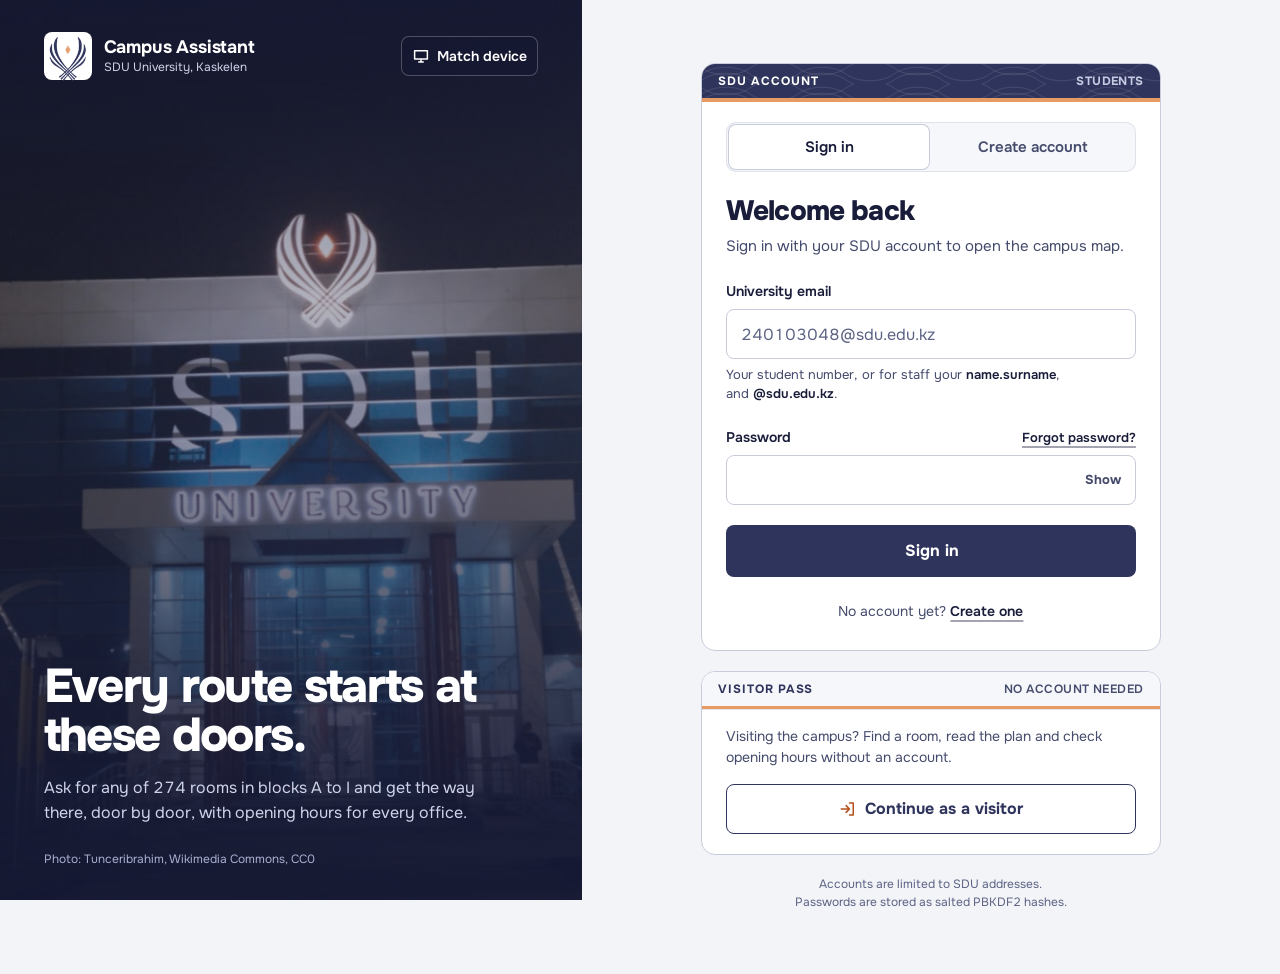
==== commit 85fb5562: "Let staff sign up with their name.surname address Sign-up took only a student's nine-digit SDU addre" ====
--- a/static/auth.html
+++ b/static/auth.html
@@ -14,7 +14,7 @@
 <link rel="preconnect" href="https://fonts.gstatic.com" crossorigin>
 <link href="https://fonts.googleapis.com/css2?family=Onest:wght@400;500;600;700;800&display=swap" rel="stylesheet">
 <link rel="preload" as="image" href="/static/img/sdu-entrance-night.jpg">
-<link rel="stylesheet" href="/static/styles.css?v=86">
+<link rel="stylesheet" href="/static/styles.css?v=90">
 <link rel="stylesheet" href="/static/auth.css?v=60">
 </head>
 <body class="auth-body">
@@ -74,14 +74,14 @@
               <label for="full_name">Full name</label>
               <input id="full_name" name="name" type="text" autocomplete="name" maxlength="80" placeholder="Aidana Serikova"
                      aria-describedby="name-hint">
-              <p class="hint" id="name-hint">As it is written in your student records.</p>
+              <p class="hint" id="name-hint">As it is written in your university records.</p>
             </div>
 
             <div class="field" id="field-email">
               <label for="email">University email</label>
               <input id="email" name="email" type="email" inputmode="email" autocomplete="username"
                      placeholder="240103048@sdu.edu.kz" spellcheck="false" required aria-describedby="email-hint">
-              <p class="hint" id="email-hint">Nine digits and <b>@sdu.edu.kz</b>, the address printed on your student card.</p>
+              <p class="hint" id="email-hint">Your student number, or for staff your <b>name.surname</b>, and <b>@sdu.edu.kz</b>.</p>
             </div>
 
             <div class="field" id="field-password">
@@ -100,7 +100,7 @@
                 <li data-rule="lower">a lowercase letter</li>
                 <li data-rule="digit">a digit</li>
                 <li data-rule="special">a special character (!&nbsp;@&nbsp;#&nbsp;…)</li>
-                <li data-rule="notid">not your student ID, no spaces</li>
+                <li data-rule="notid">not your student ID or name, no spaces</li>
               </ul>
             </div>
 
@@ -137,6 +137,6 @@
 
 </main>
 <script src="/static/theme.js?v=5"></script>
-<script src="/static/auth.js?v=30"></script>
+<script src="/static/auth.js?v=31"></script>
 </body>
 </html>
--- a/static/styles.css
+++ b/static/styles.css
@@ -389,8 +389,8 @@
 
 /* campus services: everything the campus offers, by category, open or not */
 .directory { display: grid; grid-template-columns: minmax(0, 1fr); gap: var(--s3); scroll-margin-top: var(--s4); }
-.dir-head { display: flex; align-items: baseline; justify-content: space-between; gap: var(--s3); }
-.dir-summary { display: inline-flex; align-items: center; gap: 7px; font-size: var(--t-13); font-weight: 600; color: var(--ink-2); }
+.dir-head { display: flex; flex-wrap: wrap; align-items: baseline; justify-content: space-between; gap: 2px var(--s3); }
+.dir-summary { display: inline-flex; align-items: center; gap: 7px; font-size: var(--t-13); font-weight: 600; color: var(--ink-2); white-space: nowrap; }
 .dir-intro { margin: -4px 0 0; font-size: var(--t-14); color: var(--ink-2); }
 .welcome-tip a { color: var(--ink); font-weight: 600; text-underline-offset: 3px; }
 .welcome-tip a:hover { color: var(--dest); }
@@ -679,6 +679,11 @@
   transition: background var(--fast) var(--ease);
 }
 .hit .what { font-size: var(--t-14); font-weight: 600; min-width: 0; }
+.hit.named { grid-template-columns: minmax(0, 1fr) auto; padding-top: 9px; padding-bottom: 9px; }
+.hit.named .name { display: grid; gap: 2px; min-width: 0; }
+.hit.named b { font-size: var(--t-15); font-weight: 600; overflow: hidden; text-overflow: ellipsis; white-space: nowrap; }
+.hit.named .sub { font-size: var(--t-13); color: var(--ink-2); }
+.hit.named .sub .open { color: var(--exit); font-weight: 600; }
 .hit .loc { font-size: var(--t-13); color: var(--ink-2); white-space: nowrap; }
 .hit .i { color: var(--ink-3); transition: transform var(--fast) var(--ease), color var(--fast) var(--ease); }
 .hit:hover { background: var(--stock-2); }
@@ -905,7 +910,7 @@
   transform-box: fill-box; transform-origin: center;
   /* three pings, then still: a ping that never stops repaints the whole plan
      every frame, which a phone feels */
-  animation: ping 2s ease-out 3;
+  animation: ping 2s ease-out 3 forwards;     /* and it ends gone, not frozen over the name */
 }
 .plan .target .pulse.wide { animation-name: ping-wide; }
 /* the pin is a small card: navy band, white code, the peach stripe */
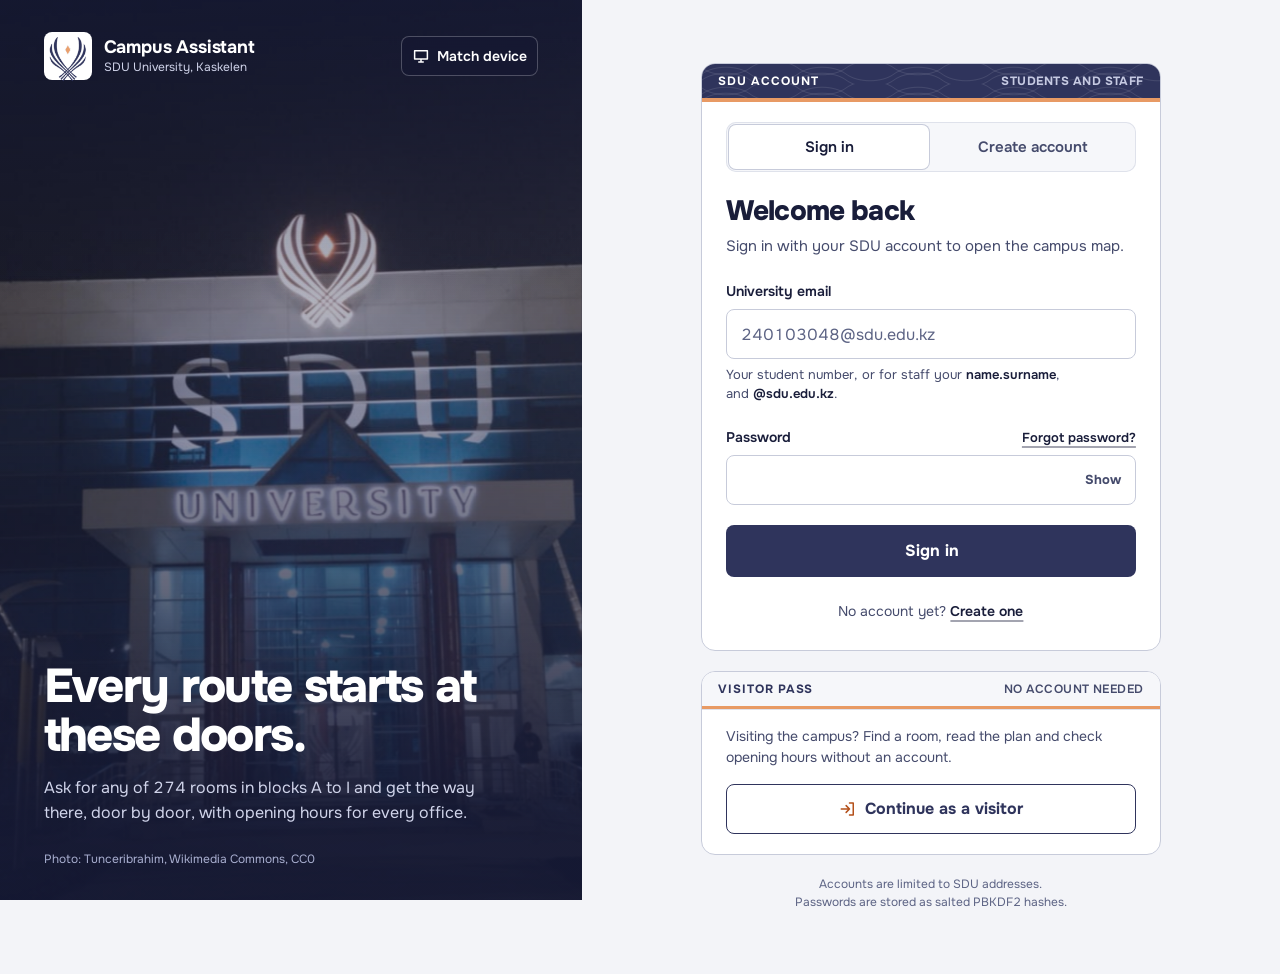
==== commit f691fe85: "Start each visit at the sign-in page, show hours as they are, add Violet A new visit (a new tab, the" ====
--- a/static/auth.html
+++ b/static/auth.html
@@ -14,8 +14,8 @@
 <link rel="preconnect" href="https://fonts.gstatic.com" crossorigin>
 <link href="https://fonts.googleapis.com/css2?family=Onest:wght@400;500;600;700;800&display=swap" rel="stylesheet">
 <link rel="preload" as="image" href="/static/img/sdu-entrance-night.jpg">
-<link rel="stylesheet" href="/static/styles.css?v=90">
-<link rel="stylesheet" href="/static/auth.css?v=60">
+<link rel="stylesheet" href="/static/styles.css?v=92">
+<link rel="stylesheet" href="/static/auth.css?v=62">
 </head>
 <body class="auth-body">
 
@@ -23,6 +23,7 @@
   <symbol id="i-sun" viewBox="0 0 24 24"><circle cx="12" cy="12" r="4"/><path d="M12 2.5v2.5M12 19v2.5M2.5 12H5M19 12h2.5M5.3 5.3l1.8 1.8M16.9 16.9l1.8 1.8M5.3 18.7l1.8-1.8M16.9 7.1l1.8-1.8"/></symbol>
   <symbol id="i-moon" viewBox="0 0 24 24"><path d="M19.5 14.5A8 8 0 0 1 9.5 4.5a8 8 0 1 0 10 10z"/></symbol>
   <symbol id="i-steppe" viewBox="0 0 24 24"><path d="M2.5 17.5h19M5 21h14"/><path d="M7 17.5a5 5 0 0 1 10 0"/><path d="M12 6.5V9M6 9.5l1.6 1.6M18 9.5l-1.6 1.6"/></symbol>
+  <symbol id="i-violet" viewBox="0 0 24 24"><path d="M12 3.5c3.4 4.3 5.75 7.4 5.75 10.25a5.75 5.75 0 0 1-11.5 0C6.25 10.9 8.6 7.8 12 3.5z"/><path d="M9.3 14.2a2.8 2.8 0 0 0 2.4 2.6"/></symbol>
   <symbol id="i-device" viewBox="0 0 24 24"><path d="M3.5 5h17v11h-17zM9 20h6M12 16v4"/></symbol>
   <symbol id="i-entrance" viewBox="0 0 24 24"><path d="M14 4h5v16h-5M3 12h11M9.5 7.5 14 12l-4.5 4.5"/></symbol>
   <symbol id="i-check" viewBox="0 0 24 24"><path d="m5 12.5 4.5 4.5L19 7.5"/></symbol>
@@ -59,7 +60,7 @@
 
       <!-- the account card, issued to SDU addresses -->
       <div class="auth-form-wrap issue-card">
-        <div class="card-band"><span>SDU account</span><span class="band-where">Students</span></div>
+        <div class="card-band"><span>SDU account</span><span class="band-where">Students and staff</span></div>
         <div class="issue-body">
           <div class="auth-tabs" role="tablist" aria-label="Account">
             <button type="button" role="tab" id="tab-login" aria-selected="true" data-mode="login">Sign in</button>
@@ -136,7 +137,7 @@
   </section>
 
 </main>
-<script src="/static/theme.js?v=5"></script>
-<script src="/static/auth.js?v=31"></script>
+<script src="/static/theme.js?v=7"></script>
+<script src="/static/auth.js?v=32"></script>
 </body>
 </html>
--- a/static/styles.css
+++ b/static/styles.css
@@ -118,8 +118,8 @@
   color-scheme: dark;
 }
 
-/* Steppe: the Kazakh sky and the sun over it. Sky teal takes navy's place on the
-   bands, sun gold takes the stripe, and the destination turns terracotta. */
+/* Teal (stored as "steppe"): teal takes navy's place on the bands, gold takes the
+   stripe, and the destination turns terracotta. */
 :root[data-theme="steppe"] {
   --navy: #0D4A5C; --navy-deep: #0A3C4B; --navy-hi: #17637A;
   --on-navy-2: #C2E2EA; --on-navy-3: #93C1CD;
@@ -139,6 +139,28 @@
   color-scheme: only light;
 }
 
+/* Violet: violet takes navy's place on the bands, lemon takes the stripe and the
+   lit room, and the destination turns magenta, on lavender-tinted paper. Exits stay
+   evacuation green and errors stay red, as in every theme. */
+:root[data-theme="violet"] {
+  --navy: #3B2462; --navy-deep: #2D1A4D; --navy-hi: #4E3380;
+  --on-navy-2: #DCD1F1; --on-navy-3: #B9A9DC;
+  --peach: #EED23F; --peach-hi: #F5E173; --on-peach: #2A2302;
+  --dest: #A3166F; --dest-soft: #FBE4F1;
+  --exit: #0B7A47; --exit-soft: #DEF0E6;
+  --alarm: #B8322B; --alarm-soft: #F9E2DF;
+  --ground: #EAE6F2; --paper: #F4F1F9; --stock: #FFFFFF; --stock-2: #F8F5FB;
+  --ink: #1E1432; --ink-2: #4A3E62; --ink-3: #62567B;
+  --line: #E4DEEE; --line-2: #CCC2DD;
+  --focus: #A3166F;
+  --map-bg: #E5E0EF; --map-slab: #FBFAFD; --map-hall: #EFEBF6; --map-room: #FFFFFF;
+  --map-wall: #9A8EB4; --map-ink: #3B2462;
+  --lamp-off: #A79DBE;
+  --target-fill: color-mix(in srgb, #EED23F 62%, #FFFFFF);
+  --lift: 0 1px 2px rgba(59, 36, 98, .12), 0 8px 20px -8px rgba(59, 36, 98, .36);
+  color-scheme: only light;
+}
+
 /* ---------------------------------------------------------------- base */
 * { box-sizing: border-box; }
 html { -webkit-text-size-adjust: 100%; }
@@ -320,6 +342,7 @@
 .sw-light { background: linear-gradient(#2F345C 0 40%, #E89A64 40% 52%, #FFFFFF 52% 100%); }
 .sw-dark { background: linear-gradient(#2F345C 0 40%, #E89A64 40% 52%, #181C38 52% 100%); }
 .sw-steppe { background: linear-gradient(#0D4A5C 0 40%, #E8B23A 40% 52%, #FFFFFF 52% 100%); }
+.sw-violet { background: linear-gradient(#3B2462 0 40%, #EED23F 40% 52%, #FFFFFF 52% 100%); }
 .sw-auto { background: linear-gradient(#2F345C 0 40%, #E89A64 40% 52%, transparent 52%), linear-gradient(90deg, #FFFFFF 0 50%, #181C38 50% 100%); }
 
 /* ---------------------------------------------------------------- the search well */
@@ -435,11 +458,6 @@
 .dir-row.open .state { color: var(--exit); font-weight: 600; }
 .dir-row.closed b { color: var(--ink-2); font-weight: 500; }
 .dir-row.closed .state { color: var(--ink-3); }
-/* hours not confirmed by the service: the lamp is lit only faintly, the time is a guess */
-.dir-row.open.guess .state { color: var(--ink-2); font-weight: 500; }
-.dir-row.open.guess .lamp { background: color-mix(in srgb, var(--exit) 40%, transparent); box-shadow: inset 0 0 0 1.5px var(--exit); }
-.dir-summary .likely { font-weight: 500; color: var(--ink-3); }
-.dir-note { margin: var(--s3) 0 0; font-size: var(--t-12); color: var(--ink-3); }
 .dir-row.rooms .lamp { border-radius: 2px; box-shadow: inset 0 0 0 1.5px var(--map-wall); }
 .dir-row:hover b { color: var(--dest); }
 .dir-skel { height: 54px; position: relative; }
--- a/static/auth.css
+++ b/static/auth.css
@@ -91,6 +91,13 @@
     linear-gradient(to bottom, rgba(20, 24, 51, .78), rgba(20, 24, 51, 0) 34%),
     linear-gradient(to top, rgba(20, 24, 51, .94) 8%, rgba(20, 24, 51, .25) 55%, rgba(20, 24, 51, 0) 75%),
     rgba(47, 52, 92, .28);
+}
+:root[data-theme="violet"] .entrance { background: #1C1030; }
+:root[data-theme="violet"] .entrance::before {
+  background:
+    linear-gradient(to bottom, rgba(33, 18, 58, .80), rgba(33, 18, 58, 0) 34%),
+    linear-gradient(to top, rgba(33, 18, 58, .94) 8%, rgba(33, 18, 58, .25) 55%, rgba(33, 18, 58, 0) 75%),
+    rgba(59, 36, 98, .34);
 }
 :root[data-theme="steppe"] .entrance { background: #0A2F3A; }
 :root[data-theme="steppe"] .entrance::before {
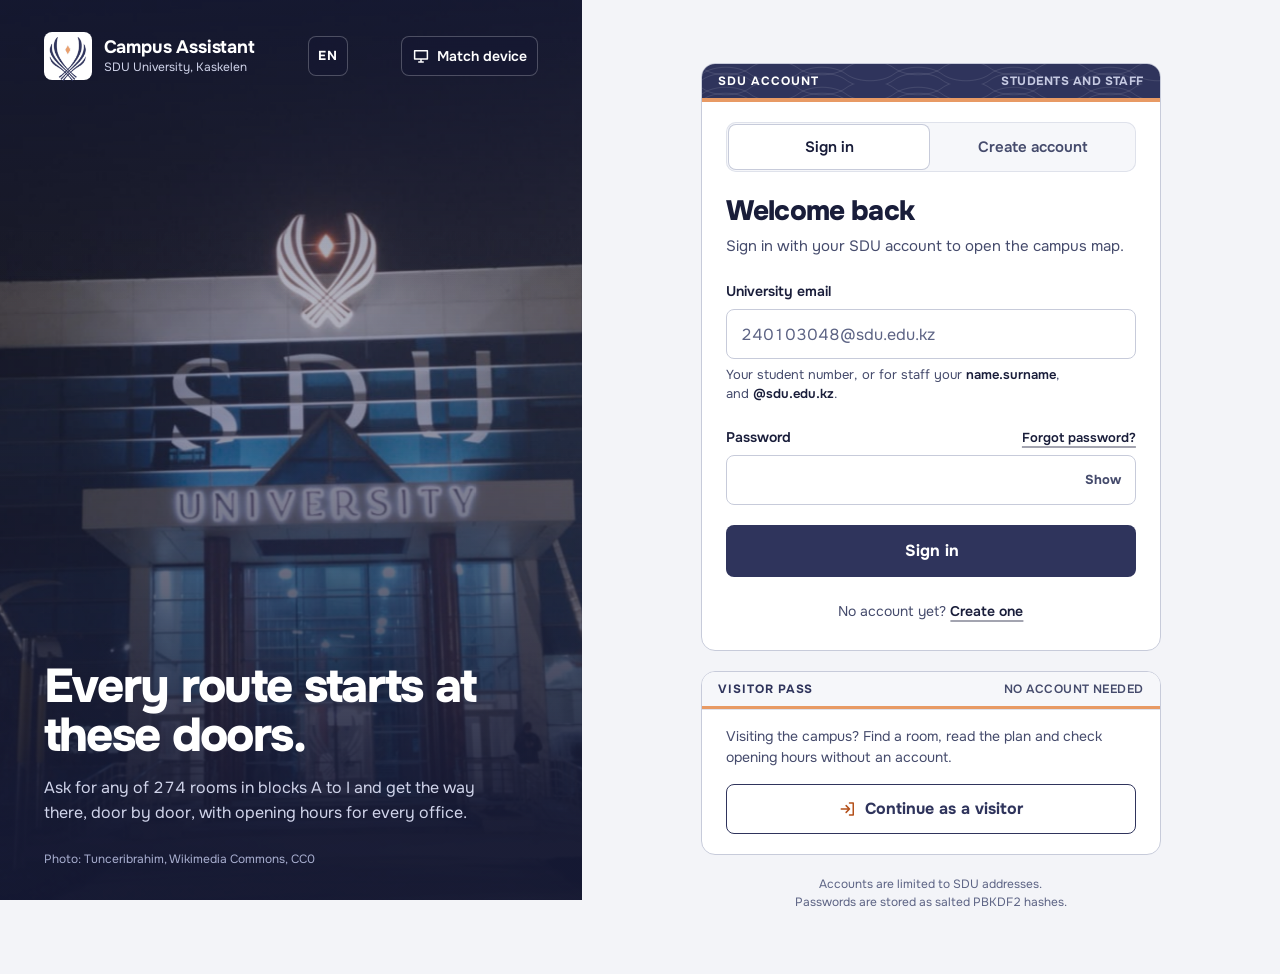
==== commit f6111cf8: "Sprint 6: Kazakh and Russian, recent searches and starred rooms, the phone US21: a language switch o" ====
--- a/static/auth.html
+++ b/static/auth.html
@@ -14,12 +14,13 @@
 <link rel="preconnect" href="https://fonts.gstatic.com" crossorigin>
 <link href="https://fonts.googleapis.com/css2?family=Onest:wght@400;500;600;700;800&display=swap" rel="stylesheet">
 <link rel="preload" as="image" href="/static/img/sdu-entrance-night.jpg">
-<link rel="stylesheet" href="/static/styles.css?v=92">
+<link rel="stylesheet" href="/static/styles.css?v=111">
 <link rel="stylesheet" href="/static/auth.css?v=62">
 </head>
 <body class="auth-body">
 
 <svg class="sprite" aria-hidden="true" focusable="false">
+  <symbol id="i-globe" viewBox="0 0 24 24"><circle cx="12" cy="12" r="8.5"/><path d="M3.5 12h17M12 3.5c2.5 2.6 3.6 5.4 3.6 8.5s-1.1 5.9-3.6 8.5c-2.5-2.6-3.6-5.4-3.6-8.5s1.1-5.9 3.6-8.5z"/></symbol>
   <symbol id="i-sun" viewBox="0 0 24 24"><circle cx="12" cy="12" r="4"/><path d="M12 2.5v2.5M12 19v2.5M2.5 12H5M19 12h2.5M5.3 5.3l1.8 1.8M16.9 16.9l1.8 1.8M5.3 18.7l1.8-1.8M16.9 7.1l1.8-1.8"/></symbol>
   <symbol id="i-moon" viewBox="0 0 24 24"><path d="M19.5 14.5A8 8 0 0 1 9.5 4.5a8 8 0 1 0 10 10z"/></symbol>
   <symbol id="i-steppe" viewBox="0 0 24 24"><path d="M2.5 17.5h19M5 21h14"/><path d="M7 17.5a5 5 0 0 1 10 0"/><path d="M12 6.5V9M6 9.5l1.6 1.6M18 9.5l-1.6 1.6"/></symbol>
@@ -46,6 +47,7 @@
           <span class="brand-sub">SDU University, Kaskelen</span>
         </span>
       </span>
+      <div class="theme-switch lang-switch on-photo" data-lang-switch></div>
       <div class="theme-switch on-photo" data-theme-switch></div>
     </div>
     <div class="entrance-bottom">
@@ -137,7 +139,8 @@
   </section>
 
 </main>
-<script src="/static/theme.js?v=7"></script>
-<script src="/static/auth.js?v=32"></script>
+<script src="/static/i18n.js?v=1"></script>
+<script src="/static/theme.js?v=8"></script>
+<script src="/static/auth.js?v=34"></script>
 </body>
 </html>
--- a/static/styles.css
+++ b/static/styles.css
@@ -465,6 +465,65 @@
   content: ""; position: absolute; left: 0; top: 18px; width: 64%; height: 10px; border-radius: 3px;
   background: var(--stock-2); animation: breathe 1.4s ease-in-out infinite;
 }
+/* campus events: a search, a period, then the upcoming events as rows */
+.events-link {
+  display: flex; align-items: center; gap: var(--s2); min-height: 48px; padding: 0 var(--s3);
+  border: 1px solid var(--line-2); border-radius: var(--r-ctl);
+  background: var(--stock); color: var(--ink); font-weight: 600; text-decoration: none;
+  transition: border-color var(--fast) var(--ease);
+}
+.events-link .i { width: 18px; height: 18px; color: var(--dest); }
+.events-link .i:last-child { margin-left: auto; color: var(--ink-3); }
+.events-link:hover { border-color: var(--ink-2); }
+.events-main { width: 100%; max-width: 640px; margin: 0 auto; padding: clamp(24px, 5vh, 48px) var(--s4) var(--s10); }
+.ev-controls { display: grid; gap: var(--s3); }
+a.dir-row { color: inherit; text-decoration: none; }
+.ev-fields { display: grid; gap: var(--s3); }
+.ev-field { display: grid; gap: 6px; min-width: 0; }
+.ev-dates { display: grid; grid-template-columns: repeat(2, minmax(0, 1fr)); gap: var(--s2); }
+.ev-field input {
+  width: 100%; min-width: 0; height: 44px; padding: 0 12px;
+  border: 1.5px solid var(--line-2); border-radius: var(--r-ctl);
+  background: var(--stock); color: var(--ink);
+  font-size: 16px; font-weight: 600;
+}
+.ev-field input:hover { border-color: var(--ink-3); }
+.ev-field input:focus { outline: none; border-color: var(--dest); box-shadow: 0 0 0 3px var(--dest-soft); }
+.ev-field input::placeholder { color: var(--ink-3); font-weight: 500; }
+.ev-count { margin: 0; font-size: var(--t-13); font-weight: 600; color: var(--ink-2); }
+.ev-row { padding: 10px 0; }
+/* the date as a notice board prints it: the weekday, the day large, the month */
+.ev-date { display: grid; justify-items: center; flex: none; min-width: 3.5rem; line-height: 1.15; align-self: flex-start; }
+.ev-date span { font-size: var(--t-12); font-weight: 600; color: var(--ink-3); }
+.ev-date b { font-size: var(--t-22); font-weight: 800; letter-spacing: -0.02em; font-variant-numeric: tabular-nums; }
+.ev-source { display: flex; flex-wrap: wrap; align-items: center; gap: var(--s2); margin: calc(-1 * var(--s2)) 0 var(--s3); font-size: var(--t-13); color: var(--ink-2); }
+.ev-source a { color: inherit; text-decoration: underline; text-underline-offset: 2px; }
+.ev-source .i { width: 14px; height: 14px; flex: none; }
+.ev-source[hidden] { display: none; }
+.ev-fixed { color: var(--ink); font-weight: 500; }
+/* where on campus an event is, beside the place as SDU Life words it */
+.ev-spot { display: inline-flex; align-items: center; gap: 3px; margin-left: 4px; padding: 0 6px;
+  border-radius: 999px; background: var(--paper); box-shadow: inset 0 0 0 1px var(--line); color: var(--ink); font-weight: 500; white-space: nowrap; }
+.ev-spot .i { width: 12px; height: 12px; }
+.ef-note { margin: 0; padding: var(--s3); font-size: var(--t-13); color: var(--ink-2); background: var(--stock); border: 1px solid var(--line); border-radius: 8px; }
+.ef-note[hidden] { display: none; }
+.ev-form input[readonly], .ev-form textarea[readonly] { color: var(--ink-2); background: var(--stock); }
+.ev-desc { font-size: var(--t-13); color: var(--ink-2); display: -webkit-box; -webkit-line-clamp: 2; -webkit-box-orient: vertical; overflow: hidden; }
+.ev-row:hover .ev-date b { color: var(--ink); }
+/* a title or a place that is long wraps, so the row never needs a sideways scroll */
+.ev-text b, .ev-text .where { white-space: normal; overflow: visible; text-overflow: clip; overflow-wrap: anywhere; }
+.ev-text .where { font-size: var(--t-13); }
+.ev-empty, .ev-error {
+  display: grid; justify-items: start; gap: var(--s3); padding: var(--s4);
+  background: var(--stock); border: 1px solid var(--line); border-radius: 10px;
+  font-size: var(--t-14); color: var(--ink-2);
+}
+.ev-empty p { margin: 0; }
+.ev-empty b { color: var(--ink); }
+.ev-empty .btn-line, .ev-retry { min-height: 44px; }
+.ev-error { display: flex; gap: var(--s2); align-items: flex-start; border: 0; background: var(--alarm-soft); color: var(--ink); line-height: 1.45; }
+.ev-error .i { width: 17px; height: 17px; margin-top: 2px; flex: none; color: var(--alarm); }
+.ev-error + .ev-retry { margin-top: var(--s2); }
 .lamp { width: 8px; height: 8px; border-radius: 50%; flex: none; box-shadow: inset 0 0 0 1.5px var(--lamp-off); }
 .lamp.open { background: var(--exit); box-shadow: 0 0 0 3px color-mix(in srgb, var(--exit) 18%, transparent); }
 
@@ -645,6 +704,17 @@
   font-size: var(--t-14); color: var(--ink-2); line-height: 1.45;
 }
 .note .i { width: 16px; height: 16px; margin-top: 2px; color: var(--ink-3); }
+/* why this room: your next class, above the room's own card */
+.occasion { display: grid; gap: 2px; padding: var(--s3) var(--s4); border-bottom: 1px solid var(--line-2); }
+.occasion-title { margin: 0; font-size: var(--t-18); line-height: 1.25; font-weight: 700; overflow-wrap: anywhere; }
+.occasion-when { display: flex; align-items: center; gap: 6px; margin: 0; font-weight: 600; }
+.occasion-when .i { width: 16px; height: 16px; color: var(--dest); }
+.occasion-aside { margin: 0; font-size: var(--t-14); color: var(--ink-2); }
+.turn.past .occasion-aside { display: none; }
+/* an event the plans don't show has no route to fold: its foot only comes back to unfold it */
+.is-event .answer-foot { display: none; }
+.turn.past .is-event .answer-foot { display: flex; }
+
 .lede { margin: 0; padding: var(--s4) var(--s4) 0; color: var(--ink-2); max-width: 60ch; }
 
 /* other places to ask about: small tags */
@@ -714,6 +784,7 @@
 .prompt-head .i { width: 24px; height: 24px; margin-top: 1px; color: var(--navy); }
 .prompt-head h3 { margin: 0; font-size: var(--t-18); line-height: 1.3; font-weight: 700; letter-spacing: -0.01em; }
 .prompt .lede { padding-top: var(--s2); padding-left: calc(var(--s4) + 24px + var(--s3)); }
+.prompt-link { height: 44px; margin: var(--s3) var(--s4) var(--s3) calc(var(--s4) + 24px + var(--s3)); }
 .prompt.is-error .prompt-head .i { color: var(--alarm); }
 .prompt.is-miss .prompt-head .i { color: var(--ink-2); }
 :root[data-theme="dark"] .prompt-head .i { color: var(--dest); }
@@ -807,10 +878,13 @@
 
 .stage { position: relative; flex: 1; min-width: 0; overflow: hidden; overflow: clip; touch-action: none; cursor: grab; -webkit-user-select: none; user-select: none; }
 .stage.dragging { cursor: grabbing; }
-.canvas { position: absolute; left: 0; top: 0; transform-origin: 0 0; will-change: transform; }
-.canvas.animate { transition: transform 640ms var(--ease); }
-.canvas.far .lay-rooms text, .canvas.far .lay-features text { opacity: 0; }
-.canvas:not(.far) .lay-blocks { opacity: .35; }
+/* the plan fills the stage; the view is the SVG's viewBox (app.js renderView), so it
+   is drawn sharp at every zoom. --zs is the scale, --label-a how readable rooms are */
+.canvas { position: absolute; inset: 0; --zs: 1; --label-a: 1; }
+.canvas > .plan { position: absolute; inset: 0; width: 100%; height: 100%; }
+.predraw { position: absolute; left: -10000px; top: 0; width: 1px; height: 1px; overflow: hidden; visibility: hidden; }
+.canvas .lay-rooms text, .canvas .lay-features text { fill-opacity: var(--label-a); }
+.canvas .lay-blocks { opacity: calc(1 - var(--label-a) * .65); }
 
 .zoom {
   position: absolute; right: var(--s4); bottom: var(--s4);
@@ -828,7 +902,7 @@
 .tool:active { background: var(--line); }
 
 .stage-msg {
-  position: absolute; left: 50%; top: var(--s4); transform: translateX(-50%);
+  position: absolute; left: 50%; top: var(--s4); translate: -50% 0;   /* the rise animation owns transform */
   width: max-content; max-width: min(440px, calc(100% - 32px));
   display: flex; gap: var(--s2); align-items: flex-start;
   padding: 10px 14px;
@@ -842,6 +916,7 @@
 
 /* ---------------------------------------------------------------- the redrawn plan */
 .plan { display: block; overflow: visible; font-family: var(--font); }
+.plan-over { position: absolute; inset: 0; width: 100%; height: 100%; pointer-events: none; }
 .plan .walls polygon { fill: var(--map-slab); stroke: var(--map-wall); stroke-width: 6; stroke-linejoin: round; }
 .plan .slab polygon { fill: var(--map-slab); stroke: none; }
 .plan .volume { fill: none; stroke: none; }
@@ -881,6 +956,28 @@
 .map.focused .plan .room.is-target text { fill: #2B1A0C; }
 .map.focused .plan .room.is-target text.barrel { opacity: 1; }
 
+/* the campus round the main building, under every floor */
+.plan .road { fill: none; stroke: color-mix(in srgb, var(--map-wall) 40%, transparent); stroke-width: 26; stroke-linecap: round; stroke-linejoin: round; }
+.plan .road.edge { stroke: color-mix(in srgb, var(--map-wall) 50%, transparent); stroke-width: 3; stroke-dasharray: 14 10; }
+.plan .ground { fill: color-mix(in srgb, var(--exit) 12%, var(--map-bg)); stroke: color-mix(in srgb, var(--exit) 45%, transparent); stroke-width: 3; }
+.plan .other-building { fill: color-mix(in srgb, var(--map-slab) 70%, var(--map-bg)); stroke: var(--map-wall); stroke-width: 4; pointer-events: none; }
+.plan .room.t-building polygon { fill: var(--map-slab); stroke: var(--map-wall); stroke-width: 6; stroke-linejoin: round; }
+/* names that keep one size on screen at any zoom */
+.plan .campus-name { fill: var(--map-ink); font-size: calc(14px / var(--zs)); font-weight: 800; text-anchor: middle; dominant-baseline: central; pointer-events: none; paint-order: stroke; stroke: var(--map-bg); stroke-width: calc(3px / var(--zs)); stroke-linejoin: round; }
+.plan .campus-name.sub { font-size: calc(11px / var(--zs)); font-weight: 600; fill-opacity: .7; transform: translateY(calc(16px / var(--zs))); }
+.plan .room.t-building text.campus-name { font-size: calc(14px / var(--zs)); font-weight: 800; transform: translateY(calc(-6px / var(--zs))); }
+.plan .room.t-building text.campus-name.sub { font-size: calc(11px / var(--zs)); font-weight: 600; transform: translateY(calc(10px / var(--zs))); }
+.plan .ground-name { fill: color-mix(in srgb, var(--exit) 80%, var(--map-ink)); font-size: calc(12px / var(--zs)); font-weight: 700; }
+.plan .main-name { text-anchor: start; font-size: calc(16px / var(--zs)); opacity: calc(1 - var(--label-a) * 3); fill-opacity: .6; }
+.map.focused .plan .spot.is-target circle { fill: var(--target-fill); stroke: var(--dest); stroke-width: 3; }
+.plan .spot { cursor: pointer; }
+.trip-alts { display: flex; flex-wrap: wrap; gap: 6px; align-items: center; margin-top: var(--s3); }
+.trip-alts .field-label { flex-basis: 100%; margin: 0; }
+.trip-alts .alt-len { margin-left: 6px; color: var(--ink-3); font-weight: 500; }
+.trip-alts .chip { white-space: normal; text-align: left; height: auto; min-height: 36px; max-width: 100%; }
+.map.focused .plan .room.t-building.is-target polygon { fill: var(--target-fill); stroke: var(--dest); }
+.plan-over .site-walk { fill: none; stroke: var(--dest); stroke-width: calc(4px / var(--zs)); stroke-dasharray: calc(1px / var(--zs)) calc(9px / var(--zs)); stroke-linecap: round; stroke-linejoin: round; }
+
 .plan .block-tag .letter { fill: var(--map-ink); opacity: .2; font-size: 92px; font-weight: 800; text-anchor: middle; pointer-events: none; }
 .plan .block-tag .caption { fill: color-mix(in srgb, var(--map-ink) 65%, transparent); font-size: 17px; font-weight: 600; text-anchor: middle; pointer-events: none; }
 
@@ -917,6 +1014,7 @@
 .plan .trip-path.fresh .trip-chev { animation: rise-in .25s ease-out both; animation-delay: calc(var(--at) * .7s); }
 .plan .trip-path.fresh :is(.trip-stairs, .trip-door, .trip-link) { animation: rise-in .25s ease-out .6s both; }
 .map.focused .plan .room.hl-start polygon, .map.focused .plan .room.hl-start circle { fill: var(--dest-soft); stroke: var(--dest); stroke-width: 2.4; stroke-dasharray: none; }
+.map.focused .plan .room.hl-area polygon, .map.focused .plan .room.hl-area circle { fill: var(--dest-soft); stroke: var(--dest); stroke-width: 1.6; stroke-dasharray: none; }
 @keyframes trip-draw { from { stroke-dashoffset: calc(var(--len) * 1px); } to { stroke-dashoffset: 0; } }
 @keyframes rise-in { from { opacity: 0; } to { opacity: 1; } }
 
@@ -1166,3 +1264,175 @@
   /* a phone on its side: the sheet sits beside nothing, so it peeks lower */
   .ask-label { position: absolute; width: 1px; height: 1px; overflow: hidden; clip: rect(0 0 0 0); white-space: nowrap; }
 }
+
+/* the events page's own head, its administrator's buttons, and SDU's news under it */
+.ev-head { display: flex; flex-wrap: wrap; align-items: center; justify-content: space-between; gap: var(--s2) var(--s3); }
+.ev-item { display: grid; }
+.ev-more { display: flex; flex-wrap: wrap; align-items: center; gap: 0 var(--s3); margin: -6px 0 8px calc(3.5rem + 10px); }
+@media (min-width: 1100px) {
+  /* events: the list leads, SDU's news runs beside it */
+  .events-main {
+    max-width: 1320px; padding: var(--s10) var(--s8);
+    display: grid; grid-template-columns: minmax(0, 1fr) 400px; column-gap: var(--s10); align-items: start;
+  }
+  .events-main > .directory.news { margin-top: 0; padding-top: 6px; }
+  .events-main .section-title { font-size: var(--t-28); letter-spacing: -0.03em; }
+  .ev-fields { grid-template-columns: minmax(0, 1.3fr) minmax(0, 1fr); align-items: end; }
+  .ev-list .dir-list, #ev-list .dir-list { padding: 0 var(--s5); }
+  .ev-row { min-height: 84px; padding: var(--s4) 0; gap: var(--s4); }
+  .ev-date { min-width: 4rem; }
+  .ev-text b { font-size: var(--t-16); }
+  /* an administrator's actions on the row itself, at its right */
+  .ev-item { grid-template-columns: minmax(0, 1fr) auto; align-items: center; }
+  .ev-item .ev-more { margin: 0; justify-content: flex-end; }
+  .news { position: sticky; top: 84px; max-height: calc(100dvh - 108px); overflow: auto; overscroll-behavior: contain; padding-right: 4px; }
+  .news .news-link { grid-template-columns: 96px minmax(0, 1fr); }
+  .news .news-pic { width: 96px; }
+  .news .news-excerpt { -webkit-line-clamp: 2; }
+}
+.ev-more .btn-text { min-height: 32px; font-size: var(--t-13); }
+.ev-link .i { width: 14px; height: 14px; }
+.events-main > .directory + .directory { margin-top: var(--s10); }
+.news-source { gap: 4px; color: var(--ink-2); text-decoration: none; }
+.news-source .i { width: 14px; height: 14px; }
+.news-source:hover { color: var(--dest); }
+.news-list { list-style: none; margin: 0; padding: 0; display: grid; gap: var(--s3); }
+.news-item { display: grid; background: var(--stock); border: 1px solid var(--line); border-radius: 10px; overflow: hidden; }
+.news-link {
+  display: grid; grid-template-columns: 112px minmax(0, 1fr); gap: var(--s3); align-items: start;
+  padding: var(--s3); color: inherit; text-decoration: none;
+}
+.news-pic { width: 112px; aspect-ratio: 3 / 2; object-fit: cover; border-radius: 6px; background: var(--stock-2); }
+.news-pic.none { display: block; background: var(--navy) var(--guilloche) 0 0 / 96px 20px; }
+.news-text { display: grid; gap: 3px; min-width: 0; }
+.news-date { font-size: var(--t-12); font-weight: 600; color: var(--ink-3); }
+.news-text b { font-size: var(--t-15); line-height: 1.3; overflow-wrap: anywhere; }
+.news-excerpt {
+  font-size: var(--t-13); line-height: 1.45; color: var(--ink-2);
+  display: -webkit-box; -webkit-line-clamp: 3; -webkit-box-orient: vertical; overflow: hidden;
+}
+.news-link:hover b { color: var(--dest); }
+.news-make { justify-self: start; margin: -6px var(--s3) var(--s2); font-size: var(--t-13); }
+.news-make .i { width: 14px; height: 14px; color: var(--dest); }
+.news-list .dir-skel { background: var(--stock); border: 1px solid var(--line); border-radius: 10px; height: 96px; }
+.news-list .ev-empty a { color: var(--ink); font-weight: 600; }
+.ev-form textarea {
+  width: 100%; padding: 12px 14px; resize: vertical; min-height: 84px;
+  border: 1.5px solid var(--line-2); border-radius: var(--r-ctl); background: var(--stock); color: var(--ink);
+  font: inherit; font-size: 16px;
+}
+.ev-form textarea:focus { outline: none; border-color: var(--navy); box-shadow: 0 0 0 3px color-mix(in srgb, var(--navy) 22%, transparent); }
+.ev-form .field { margin-bottom: 0; min-width: 0; }
+.ev-form .field input { min-width: 0; }
+#ev-dialog { width: min(520px, calc(100vw - 32px)); overflow-x: hidden; }
+.ev-form-times { display: grid; grid-template-columns: 1fr 1fr; gap: var(--s3); }
+.ev-form-times input { min-width: 0; font-size: 15px; }
+.ef-hint { font-weight: 500; color: var(--ink-3); font-size: var(--t-13); }
+@media (max-width: 479px) {
+  .ev-form-times { grid-template-columns: minmax(0, 1fr); }
+  .news-link { grid-template-columns: 84px minmax(0, 1fr); }
+  .news-pic { width: 84px; }
+}
+
+/* ---------------------------------------------------------------- class reminder */
+/* A few minutes before a class (static/reminders.js), on whichever page is open:
+   a navy card with the peach stripe, the class, its room and the way there. */
+.reminder-toast {
+  position: fixed; right: var(--s4); bottom: calc(var(--s4) + env(safe-area-inset-bottom, 0px)); z-index: 1000;
+  width: min(360px, calc(100vw - 32px)); padding: var(--s4) var(--s4) calc(var(--s4) + 4px);
+  border-radius: var(--r-card); box-shadow: inset 0 -4px 0 var(--peach), var(--lift);
+  background: var(--navy) var(--guilloche) 0 0 / 96px 20px; color: var(--on-navy);
+  animation: toast-in 360ms var(--ease) both;
+}
+.reminder-toast p { margin: 0; }
+.reminder-kicker { font-size: var(--t-12); font-weight: 700; letter-spacing: .08em; text-transform: uppercase; color: var(--on-navy-3); }
+.reminder-title { margin-top: 4px !important; font-size: var(--t-18); line-height: 1.25; font-weight: 800; overflow-wrap: anywhere; }
+.reminder-where { font-size: var(--t-14); color: var(--on-navy-2); }
+.reminder-actions { display: flex; align-items: center; gap: var(--s2); margin-top: var(--s3); }
+.reminder-actions .btn-go { height: 44px; background: #FFFFFF; color: var(--navy); font-size: var(--t-15); }
+.reminder-actions .btn-go:hover { background: #E8EAF4; }
+.reminder-actions .btn-text { color: var(--on-navy-2); }
+.reminder-actions .btn-text:hover { color: var(--on-navy); }
+.reminder-toast :focus-visible { outline-color: #FFFFFF; }
+@keyframes toast-in { from { opacity: 0; transform: translateY(16px); } to { opacity: 1; transform: none; } }
+@media (max-width: 639px) {
+  .reminder-toast { left: var(--s4); right: var(--s4); width: auto; top: calc(var(--s4) + env(safe-area-inset-top, 0px)); bottom: auto; }
+}
+@media (prefers-reduced-motion: reduce) {
+  .reminder-toast, .sch-dialog[open], .sch-page { animation: none; }
+}
+/* the poster beside the correction form, and what was read off it */
+.ef-poster { margin: 0; display: grid; gap: var(--s2); }
+.ef-poster[hidden] { display: none; }
+.ef-poster img { width: 100%; max-height: 360px; object-fit: contain; background: var(--stock); border: 1px solid var(--line); border-radius: 8px; }
+.ef-ocr { font-size: var(--t-13); color: var(--ink-2); }
+.ev-form .field.guess input { border-color: #D9824B; box-shadow: 0 0 0 1px #D9824B; }
+
+/* a building of the grounds: its name is the headline, with no plan beside it */
+.answer .card-id.site-id, .turn.past .answer .card-id.site-id { grid-template-columns: minmax(0, 1fr); }
+
+/* ---------------------------------------------------------------- Sprint 6 */
+/* US21: the language switch, beside the theme one: the code of the language on the bar */
+.bar .lang-btn, .lang-btn { width: auto; min-width: 40px; padding: 0 9px; }
+.lang-btn .i { display: none; }
+.lang-code { font-size: var(--t-13); font-weight: 700; letter-spacing: .04em; }
+.lang-menu { width: 208px; }
+.lang-menu .theme-opt { min-height: 48px; }
+.lang-tag {
+  flex: none; display: inline-grid; place-items: center; width: 40px; height: 28px;
+  border-radius: 6px; background: var(--stock-2); box-shadow: inset 0 0 0 1px var(--line-2);
+  font-size: var(--t-12); font-weight: 700; letter-spacing: .04em; color: var(--ink-2);
+}
+.theme-opt[aria-checked="true"] .lang-tag { background: var(--navy); color: var(--on-navy); box-shadow: none; }
+
+/* US23: your starred rooms and recent questions, under the answers */
+.mine { display: grid; gap: var(--s3); }
+.mine-part { display: grid; gap: 6px; }
+.mine-head { display: flex; align-items: center; justify-content: space-between; gap: var(--s2); }
+.mine-head .btn-text { min-height: 36px; font-size: var(--t-13); }
+.mine-favs { list-style: none; margin: 0; padding: 0; display: flex; flex-wrap: wrap; gap: 6px; }
+.fav { display: inline-flex; min-width: 0; max-width: 100%; }
+.fav .fav-go {
+  display: inline-flex; align-items: center; gap: 6px; min-width: 0; max-width: 100%;
+  border-top-right-radius: 0; border-bottom-right-radius: 0; border-right: 0; color: var(--ink);
+}
+.fav .fav-go span { overflow: hidden; text-overflow: ellipsis; }
+.fav .fav-go .i { width: 15px; height: 15px; flex: none; }
+.fav-x {
+  display: inline-grid; place-items: center; flex: none; width: 36px; min-height: 36px;
+  border: 1px solid var(--line-2); border-left: 1px solid var(--line); border-radius: 0 999px 999px 0;
+  background: var(--stock); color: var(--ink-3);
+}
+.fav-x .i { width: 14px; height: 14px; }
+.fav-x:hover { color: var(--alarm, #B93A2C); border-color: var(--ink-2); }
+.mine-recent { list-style: none; margin: 0; padding: 0; display: grid; gap: 2px; }
+.recent {
+  display: flex; align-items: center; gap: 8px; width: 100%; min-height: 40px; padding: 6px 8px;
+  border: 0; border-radius: var(--r-ctl); background: none; text-align: left;
+  color: var(--ink-2); font-size: var(--t-14);
+}
+.recent span { min-width: 0; overflow: hidden; text-overflow: ellipsis; white-space: nowrap; }
+.recent .i { flex: none; width: 15px; height: 15px; color: var(--ink-3); }
+.recent:hover { background: var(--stock-2); color: var(--ink); }
+.i.star-on { fill: var(--peach); color: var(--dest); }
+.star-btn[aria-pressed="true"] { border-color: var(--peach); }
+.answer-foot .star-btn { margin-right: auto; }
+
+/* US24: on a phone every control is a finger's size, and nothing is wider than the screen */
+@media (max-width: 767px) {
+  .chip, .fav-x, .mine-head .btn-text { min-height: 44px; }
+  .fav-x { width: 44px; }
+  .recent { min-height: 44px; }
+  .btn-line, .btn-text, .theme-opt { min-height: 44px; }
+  .answer-foot { flex-wrap: wrap; }
+  .bar .lang-btn { min-width: 40px; padding: 0 6px; }
+  .bar .lang-menu { position: fixed; left: var(--s3); right: var(--s3); top: calc(var(--bar-h) + 6px); width: auto; z-index: 40; }
+}
+
+/* longer Russian and Kazakh words: a card's parts never grow wider than the card */
+.route > *, .trip > *, .trip-from > *, .card > *, .listing > *, .prompt > * { min-width: 0; }
+.trip-row input { min-width: 0; }
+.signs li span { min-width: 0; overflow: hidden; text-overflow: ellipsis; }
+.steps li span, .trip-sum, .lede, .id-sub, .listing-head :is(h3, p) { overflow-wrap: anywhere; }
+.thread.asked .mine { order: 1; }
+.thread.asked :is(.events-link, .directory, .plan-credit) { order: 2; }
--- a/static/auth.css
+++ b/static/auth.css
@@ -234,8 +234,311 @@
 .pw-card { padding: var(--s6); animation: mount 420ms var(--ease) 100ms both; }
 .section-title { margin: 0; font-size: var(--t-22); line-height: 1.2; font-weight: 800; letter-spacing: -0.02em; }
 .pw-card .auth-lead { margin-bottom: var(--s5); }
+
+/* your timetable: the week beside the form that fills it */
+.tt-card {
+  grid-column: 1 / -1; padding: var(--s6); scroll-margin-top: 88px;
+  background: var(--stock); border: 1px solid var(--line-2); border-radius: var(--r-card);
+  animation: mount 420ms var(--ease) 200ms both;
+}
+.tt-head { display: flex; flex-wrap: wrap; align-items: baseline; justify-content: space-between; gap: var(--s2); }
+.tt-count { font-size: var(--t-14); color: var(--ink-2); }
+.tt-card .auth-lead { margin-bottom: var(--s5); }
+.tt-link .auth-lead { max-width: 64ch; }
+.tt-link .btn-go { height: 48px; }
+.tt-body { display: grid; grid-template-columns: minmax(0, 1fr) minmax(0, 300px); align-items: start; gap: var(--s6); }
+.tt-week { display: grid; gap: var(--s4); min-width: 0; }
+.tt-empty { margin: 0; padding: var(--s4); border: 1px dashed var(--line-2); border-radius: var(--r-ctl); color: var(--ink-2); }
+.tt-day-name { margin: 0 0 var(--s1); font-size: var(--t-14); font-weight: 700; }
+.tt-list { list-style: none; margin: 0; padding: 0; display: grid; }
+.tt-row {
+  display: grid; grid-template-columns: 96px minmax(0, 1fr) auto; align-items: center; gap: var(--s3);
+  padding: var(--s2) 0; border-top: 1px solid var(--line-2);
+}
+.tt-row.editing { box-shadow: inset 3px 0 0 var(--peach); padding-left: var(--s2); }
+.tt-time { font-size: var(--t-14); font-weight: 600; font-variant-numeric: tabular-nums; }
+.tt-what { display: grid; min-width: 0; }
+.tt-what b { overflow-wrap: anywhere; }
+.tt-what span { font-size: var(--t-13); color: var(--ink-2); }
+.tt-row-actions { display: inline-flex; gap: var(--s2); }
+.tt-form { display: grid; padding: var(--s4); background: var(--stock-2); border-radius: var(--r-ctl); }
+.tt-form-title { margin: 0 0 var(--s3); font-size: var(--t-16); font-weight: 700; }
+.tt-form .field { margin-bottom: var(--s3); min-width: 0; }
+.tt-form select { width: 100%; min-height: 48px; padding: 0 12px; border: 1px solid var(--line-2); border-radius: var(--r-ctl); background: var(--stock); color: var(--ink); }
+.tt-times { display: grid; grid-template-columns: 1fr 1fr; gap: var(--s3); }
+.tt-times input { min-width: 0; }
+.tt-actions { display: flex; flex-wrap: wrap; gap: var(--s2); margin-top: var(--s1); }
+.tt-actions .btn-go { flex: 1; height: 48px; }
+.tt-actions .btn-line { min-height: 48px; }
+
 .pass-card.big .pass-body { padding: var(--s6); gap: var(--s3); }
 .pass-card.big .auth-lead { margin: 0 0 var(--s3); }
+
+/* ---------------------------------------------------------------- timetable page */
+/* Your week as the student portal draws it: days across, hours down, a class a
+   card on its hours. The next class sits above it on a navy band. */
+.sch { width: 100%; max-width: 1240px; margin: 0 auto; padding: clamp(24px, 5vh, 48px) var(--s5) var(--s10); }
+.sch-visitor { display: grid; grid-template-columns: minmax(0, 460px); justify-content: center; }
+.sch-page { display: grid; gap: var(--s5); animation: mount 420ms var(--ease) both; }
+.sch-head { display: flex; flex-wrap: wrap; align-items: end; justify-content: space-between; gap: var(--s3) var(--s5); }
+.sch-title .dir-intro { margin: 4px 0 0; }
+.sch-actions { display: flex; flex-wrap: wrap; gap: var(--s2); }
+.sch-actions .btn-go { height: 44px; font-size: var(--t-15); }
+.sch-actions .btn-line { min-height: 44px; }
+
+.sch-next {
+  display: flex; flex-wrap: wrap; align-items: center; justify-content: space-between; gap: var(--s3) var(--s5);
+  padding: var(--s4) var(--s5) calc(var(--s4) + 4px); border-radius: var(--r-card);
+  background: var(--navy) var(--guilloche) 0 0 / 96px 20px; color: var(--on-navy);
+  box-shadow: inset 0 -4px 0 var(--peach);
+}
+.sch-next-text { display: grid; gap: 2px; min-width: 0; }
+.sch-next .field-label { color: var(--on-navy-3); }
+.sch-next-title { margin: 0; font-size: var(--t-22); line-height: 1.2; font-weight: 800; letter-spacing: -0.02em; overflow-wrap: anywhere; }
+.sch-next-when { margin: 0; font-size: var(--t-14); color: var(--on-navy-2); }
+.sch-next-when b { color: var(--on-navy); }
+.sch-next .btn-go { height: 44px; background: #FFFFFF; color: var(--navy); }
+.sch-next .btn-go:hover { background: #E8EAF4; }
+.sch-next :focus-visible { outline-color: #FFFFFF; }
+
+.sch-sheet { display: grid; gap: var(--s2); }
+.sch-scroll {
+  overflow-x: auto; overscroll-behavior-x: contain;
+  background: var(--stock); border: 1px solid var(--line-2); border-radius: var(--r-card);
+}
+.sch-grid {
+  --slot: 58px; --hours-w: 64px;
+  display: grid; grid-template-columns: var(--hours-w) repeat(var(--days, 6), minmax(118px, 1fr));
+  grid-template-rows: auto auto;
+  min-width: calc(var(--hours-w) + var(--days, 6) * 118px);
+}
+.sch-corner, .sch-dayhead {
+  position: sticky; top: 0; z-index: 2;
+  display: grid; align-content: center; min-height: 52px; padding: 6px 8px;
+  background: var(--stock-2); border-bottom: 1px solid var(--line-2);
+}
+.sch-corner {
+  left: 0; z-index: 3; border-right: 1px solid var(--line-2);
+  font-size: var(--t-12); line-height: 1.2; font-weight: 600; color: var(--ink-3); text-align: center;
+}
+.sch-dayhead { text-align: center; border-left: 1px solid var(--line); }
+.sch-dayhead b { font-size: var(--t-16); font-weight: 800; }
+.sch-dayhead span { font-size: var(--t-12); color: var(--ink-3); }
+.sch-dayhead.today { background: color-mix(in srgb, var(--dest-soft) 60%, var(--stock-2)); }
+.sch-dayhead.today b, .sch-dayhead.today span { color: var(--dest); }
+.sch-hours {
+  position: sticky; left: 0; z-index: 1; grid-column: 1; grid-row: 2;
+  background: var(--stock); border-right: 1px solid var(--line-2);
+}
+.sch-hour {
+  display: grid; align-content: start; height: var(--slot); padding: 6px 8px 0;
+  border-top: 1px solid var(--line); text-align: center; font-variant-numeric: tabular-nums;
+}
+.sch-hour:first-child, .sch-slot:first-child { border-top: 0; }
+.sch-hour b { font-size: var(--t-13); font-weight: 700; }
+.sch-hour span { font-size: var(--t-12); color: var(--ink-3); }
+.sch-col { position: relative; grid-row: 2; border-left: 1px solid var(--line); }
+.sch-col.today { background: color-mix(in srgb, var(--dest-soft) 45%, transparent); }
+.sch-slot {
+  display: block; width: 100%; height: var(--slot); padding: 0;
+  border: 0; border-top: 1px solid var(--line); background: none; cursor: pointer;
+  position: relative;
+}
+.sch-slot::after {
+  content: "+"; position: absolute; inset: 0; display: grid; place-items: center;
+  font-size: var(--t-18); font-weight: 600; color: var(--ink-3); opacity: 0;
+  transition: opacity var(--fast) var(--ease);
+}
+.sch-slot:hover { background: var(--stock-2); }
+.sch-slot:hover::after, .sch-slot:focus-visible::after { opacity: 1; }
+.sch-class {
+  position: absolute; z-index: 1;
+  top: calc(var(--top) * var(--slot) + 3px); height: calc(var(--len) * var(--slot) - 6px);
+  left: calc(var(--lane) / var(--lanes) * 100% + 4px); width: calc(100% / var(--lanes) - 8px);
+  display: grid; align-content: start; gap: 1px; overflow: hidden;
+  padding: 5px 7px; text-align: left; color: var(--ink);
+  /* a class is a slip of navy-tinted card on its hours */
+  background: color-mix(in srgb, var(--action) 9%, var(--stock));
+  border: 1px solid color-mix(in srgb, var(--action) 30%, var(--line-2)); border-radius: 6px;
+  transition: border-color var(--fast) var(--ease), background var(--fast) var(--ease), transform var(--fast) var(--ease);
+}
+.sch-class:hover { border-color: var(--ink-2); background: color-mix(in srgb, var(--action) 14%, var(--stock)); }
+.sch-class:active { transform: translateY(1px); }
+.sch-class.next { background: var(--dest-soft); border-color: var(--peach); }
+.sch-class.away { background: var(--stock); border-style: dashed; border-color: var(--lamp-off); }
+.sch-code { font-size: var(--t-13); line-height: 1.25; font-weight: 700; overflow-wrap: anywhere; }
+.sch-code i { font-style: normal; font-weight: 500; color: var(--ink-2); white-space: nowrap; }
+.sch-room { display: flex; align-items: center; gap: 3px; min-width: 0; font-size: var(--t-12); font-weight: 600; white-space: nowrap; overflow: hidden; text-overflow: ellipsis; }
+.sch-room .i { flex: none; width: 12px; height: 12px; color: var(--dest); }
+.sch-span { font-size: var(--t-12); color: var(--ink-3); font-variant-numeric: tabular-nums; }
+.sch-class.short .sch-span { display: none; }
+.sch-now {
+  position: absolute; left: 0; right: 0; z-index: 2; pointer-events: none;
+  top: calc(var(--top) * var(--slot)); height: 2px; background: var(--dest);
+}
+.sch-now::before { content: ""; position: absolute; left: -4px; top: -3px; width: 8px; height: 8px; border-radius: 50%; background: var(--dest); }
+.sch-hint { margin: 0; font-size: var(--t-13); color: var(--ink-3); }
+
+.sch-remind {
+  display: grid; grid-template-columns: minmax(0, 1fr) minmax(0, 1.2fr); gap: var(--s4) var(--s6);
+  padding: var(--s5); background: var(--stock); border: 1px solid var(--line-2); border-radius: var(--r-card);
+}
+.sch-remind-text p { margin: 6px 0 0; font-size: var(--t-14); color: var(--ink-2); max-width: 46ch; }
+.sch-remind .sec-title { display: flex; align-items: center; gap: 8px; }
+.sch-remind .sec-title .i { width: 18px; height: 18px; color: var(--dest); }
+.sch-remind-controls { display: grid; gap: var(--s2); align-content: start; }
+.sch-remind-controls select, .tt-form select {
+  width: 100%; min-height: 44px; padding: 0 12px; border: 1px solid var(--line-2); border-radius: var(--r-ctl);
+  background: var(--stock); color: var(--ink); font-size: var(--t-16);
+}
+.sch-remind-row { display: flex; flex-wrap: wrap; gap: var(--s2); }
+.sch-remind-row .btn-line { text-decoration: none; }
+#rm-toggle[aria-pressed="true"] { border-color: var(--exit); }
+#rm-toggle[aria-pressed="true"] .i { color: var(--exit); }
+.sch-remind-note { margin: 0; font-size: var(--t-13); color: var(--ink-2); }
+
+/* the dialogs: a card with its band */
+.sch-dialog {
+  width: min(440px, calc(100vw - 32px)); max-height: calc(100dvh - 32px); padding: 0;
+  border: 0; border-radius: var(--r-card); overflow: auto;
+  background: var(--stock); color: var(--ink); box-shadow: var(--lift);
+}
+.sch-dialog.wide { width: min(1040px, calc(100vw - 32px)); }
+.sch-dialog::backdrop { background: rgba(12, 14, 32, .55); }
+.sch-dialog[open] { animation: mount 260ms var(--ease) both; }
+.sch-dialog-band {
+  position: sticky; top: 0; z-index: 2;
+  display: flex; align-items: center; justify-content: space-between; gap: var(--s3);
+  min-height: 44px; padding: 4px 6px 8px var(--s4);
+  background: var(--navy) var(--guilloche) 0 0 / 96px 20px; color: var(--on-navy);
+  box-shadow: inset 0 -4px 0 var(--peach);
+  font-size: var(--t-12); font-weight: 700; letter-spacing: .08em; text-transform: uppercase;
+}
+.sch-close {
+  display: inline-grid; place-items: center; width: 36px; height: 36px; border: 0; border-radius: var(--r-ctl);
+  background: none; color: var(--on-navy);
+}
+.sch-close .i { width: 18px; height: 18px; }
+.sch-close:hover { background: var(--navy-hi); }
+.sch-close:focus-visible { outline-color: #FFFFFF; }
+.sch-dialog-body { display: grid; gap: var(--s3); padding: var(--s5); }
+.sch-dialog-body.tt-form { background: none; border-radius: 0; }
+.cc-title { margin: 0; font-size: var(--t-28); line-height: 1.1; font-weight: 800; letter-spacing: -0.03em; overflow-wrap: anywhere; }
+.cc-time { margin: -6px 0 0; font-size: var(--t-15); font-weight: 600; color: var(--ink-2); font-variant-numeric: tabular-nums; }
+.sch-dialog .fields { margin: 0 calc(-1 * var(--s5)); }
+.cc-actions { display: flex; flex-wrap: wrap; align-items: center; gap: var(--s2); }
+.cc-actions .btn-go { height: 48px; }
+.cc-actions .btn-line { min-height: 48px; }
+.sch-check { display: flex; align-items: center; gap: 10px; font-size: var(--t-14); color: var(--ink-2); }
+.sch-check input { width: 18px; height: 18px; accent-color: var(--action); }
+
+.sch-drop {
+  display: grid; justify-items: center; gap: 6px; padding: var(--s8) var(--s4);
+  border: 1.5px dashed var(--line-2); border-radius: var(--r-card); background: var(--stock-2);
+  text-align: center; cursor: pointer; transition: border-color var(--fast) var(--ease), background var(--fast) var(--ease);
+}
+.sch-drop .i { width: 32px; height: 32px; color: var(--dest); }
+.sch-drop b { font-size: var(--t-16); }
+.sch-drop span { font-size: var(--t-13); color: var(--ink-3); }
+.sch-drop input { position: absolute; width: 1px; height: 1px; opacity: 0; }
+.sch-drop:hover, .sch-drop.over { border-color: var(--dest); background: var(--dest-soft); }
+.sch-drop:focus-within { outline: 2px solid var(--focus); outline-offset: 2px; }
+.sch-progress { height: 8px; border-radius: 99px; background: var(--stock-2); overflow: hidden; }
+.sch-progress span { display: block; height: 100%; width: 0; background: var(--action); transition: width 300ms var(--ease); }
+#im-pick .form-error { display: block; margin-bottom: var(--s2); padding: 8px 12px; border-radius: var(--r-ctl); }
+
+.im-layout { display: grid; grid-template-columns: minmax(0, 280px) minmax(0, 1fr); gap: var(--s4); align-items: start; }
+.im-shot img {
+  display: block; width: 100%; max-height: 62vh; object-fit: contain; object-position: top;
+  border: 1px solid var(--line-2); border-radius: var(--r-ctl); background: #fff;
+}
+.im-table-wrap { overflow-x: auto; }
+.im-table { width: 100%; border-collapse: collapse; font-size: var(--t-14); }
+.im-table th {
+  padding: 0 6px 6px; text-align: left;
+  font-size: var(--t-12); font-weight: 600; letter-spacing: .07em; text-transform: uppercase; color: var(--ink-3);
+}
+.im-table td { padding: 4px 3px; border-top: 1px solid var(--line); vertical-align: top; }
+.im-table input[type="text"], .im-table input[type="time"], .im-table select {
+  width: 100%; min-width: 0; min-height: 38px; padding: 0 8px;
+  border: 1px solid var(--line-2); border-radius: 6px; background: var(--stock); color: var(--ink); font: inherit;
+}
+.im-table td:nth-child(2) { min-width: 140px; }
+.im-table td:nth-child(3) { width: 64px; }
+.im-table td:nth-child(4), .im-table td:nth-child(5) { width: 104px; }
+.im-table td:nth-child(6) { min-width: 130px; }
+.im-table input[type="checkbox"] { width: 18px; height: 18px; margin: 10px 4px; accent-color: var(--action); }
+.im-table tr.off td:not(:first-child) { opacity: .45; }
+.im-table tr.bad td { background: var(--alarm-soft); }
+.im-where { display: block; margin-top: 2px; font-size: var(--t-12); color: var(--exit); }
+.im-where.away { color: var(--dest); }
+.im-mode { display: flex; flex-wrap: wrap; gap: var(--s2) var(--s5); margin: 0; padding: 0; border: 0; }
+.im-mode legend { width: 100%; margin-bottom: var(--s2); }
+.im-mode label { display: flex; align-items: center; gap: 8px; font-size: var(--t-14); }
+.im-mode input { accent-color: var(--action); }
+
+/* the profile's look at the week: the next class and today's, above the way to all of it */
+.tt-glance { display: grid; grid-template-columns: minmax(0, 1fr); gap: var(--s4); margin: 0 0 var(--s5); }
+.tt-glance-next { display: grid; gap: 2px; justify-items: start; padding: var(--s4); background: var(--stock-2); border-radius: 10px; }
+.tt-next-title { margin: 2px 0 0; font-size: var(--t-18); font-weight: 800; letter-spacing: -0.01em; overflow-wrap: anywhere; }
+.tt-next-when { margin: 0 0 var(--s3); font-size: var(--t-14); color: var(--ink-2); }
+.tt-next-when b { color: var(--ink); }
+.tt-glance-next .btn-line { text-decoration: none; }
+.tt-glance-today .field-label { margin-bottom: var(--s2); }
+.tt-today { list-style: none; margin: 0; padding: 0; display: grid; }
+.tt-today li { display: grid; grid-template-columns: 96px minmax(0, 1fr); gap: var(--s3); padding: 8px 0; border-top: 1px solid var(--line); font-size: var(--t-14); }
+.tt-today li:first-child { border-top: 0; padding-top: 0; }
+.tt-today-time { font-weight: 600; font-variant-numeric: tabular-nums; }
+.tt-today-what { color: var(--ink-2); min-width: 0; overflow-wrap: anywhere; }
+.tt-today-what b { color: var(--ink); }
+.tt-today .tt-today-none { display: block; color: var(--ink-3); }
+
+/* ---------------------------------------------------------------- the account pages on a desk */
+/* On a wide screen the profile, the timetable and the events stop being one
+   narrow column: the thing used every day leads in the wide column, and the
+   rest sits beside it. Under these widths everything stays as it was. */
+@media (min-width: 1100px) {
+  /* profile: your card held on the left; the week, then the password, on the right */
+  .profile { max-width: 1280px; margin: 0 auto; padding: var(--s10) var(--s8) var(--s10); }
+  #member.profile-grid {
+    grid-template-columns: 380px minmax(0, 1fr); justify-content: stretch;
+    grid-template-areas: "id week" "id password"; column-gap: var(--s8); row-gap: var(--s6);
+  }
+  #member .id-card { grid-area: id; position: sticky; top: 92px; }
+  #member .tt-card { grid-area: week; grid-column: auto; }
+  #member .pw-card { grid-area: password; }
+  .tt-card, .pw-card { padding: var(--s8); }
+  .section-title { font-size: var(--t-28); letter-spacing: -0.03em; }
+  .tt-glance { grid-template-columns: minmax(0, 1fr) minmax(0, 1fr); gap: var(--s6); align-items: start; }
+  /* the password as a settings row: what it does on the left, the form on the right */
+  .pw-card {
+    display: grid; grid-template-columns: minmax(0, 300px) minmax(0, 460px);
+    grid-template-rows: auto 1fr; column-gap: var(--s10); align-items: start;
+  }
+  .pw-card > .auth-lead { margin-top: var(--s2); }
+  .pw-card > .section-title, .pw-card > .auth-lead { grid-column: 1; }
+  .pw-card > form { grid-column: 2; grid-row: 1 / span 2; }
+
+  /* timetable: the sheet leads; the next class and the reminders sit beside it */
+  .sch { max-width: 1600px; padding: var(--s10) var(--s8) var(--s10); }
+  .sch-page {
+    grid-template-columns: minmax(0, 1fr) 340px; column-gap: var(--s6); row-gap: var(--s5);
+    grid-template-areas: "head head" "sheet next" "sheet remind" "sheet .";
+    align-items: start;
+  }
+  .sch-head { grid-area: head; }
+  .sch-title .section-title { font-size: var(--t-28); }
+  .sch-next { grid-area: next; flex-direction: column; align-items: stretch; padding: var(--s5) var(--s5) calc(var(--s5) + 4px); }
+  .sch-next .btn-go { width: 100%; }
+  .sch-sheet { grid-area: sheet; }
+  .sch-remind { grid-area: remind; grid-template-columns: minmax(0, 1fr); padding: var(--s5); }
+  .sch-grid { --slot: 62px; }
+  .sch-class { padding: 6px 8px; gap: 2px; }
+  .sch-code { font-size: var(--t-14); }
+  .sch-room { font-size: var(--t-13); }
+  .sch-room .i { width: 13px; height: 13px; }
+  .sch-dayhead b { font-size: var(--t-18); }
+}
 
 /* ---------------------------------------------------------------- responsive */
 @media (max-width: 1023px) {
@@ -248,6 +551,9 @@
   .entrance .mark { width: 40px; height: 40px; padding: 4px; }
   .auth-panel { padding: var(--s6) var(--s4) calc(var(--s8) + env(safe-area-inset-bottom, 0px)); }
   .profile-grid { grid-template-columns: minmax(0, 560px); }
+  .tt-body { grid-template-columns: minmax(0, 1fr); }
+  .tt-card { order: 1; }       /* in daily use, unlike the password */
+  .pw-card { order: 2; }
 }
 @media (max-width: 639px) {
   .on-photo .theme-label { display: none; }
@@ -259,6 +565,25 @@
   .profile-body .back span { position: absolute; width: 1px; height: 1px; overflow: hidden; clip: rect(0 0 0 0); }
   .profile-body .back { width: 40px; padding: 0; }
   .profile-body .brand-sub { display: none; }
-  .pw-card { padding: var(--s5) var(--s4); }
+  .pw-card, .tt-card { padding: var(--s5) var(--s4); }
+  .tt-row { grid-template-columns: minmax(0, 1fr) auto; }
+  .tt-time { grid-column: 1 / -1; }
   .id-card-body { grid-template-columns: 80px minmax(0, 1fr); }
-}
+  .sch { padding: var(--s5) var(--s4) var(--s8); }
+  .sch-actions { width: 100%; }
+  .sch-actions { flex-direction: column-reverse; }
+  .sch-actions > * { justify-content: center; }
+  /* a narrow column: an hour-long class shows its course and room, the group
+     waits for the card */
+  .sch-class.short .sch-code i { display: none; }
+  .sch-next { padding: var(--s4) var(--s4) calc(var(--s4) + 4px); }
+  .sch-next .btn-go { width: 100%; }
+  .sch-grid { --slot: 64px; --hours-w: 52px; grid-template-columns: var(--hours-w) repeat(var(--days, 6), minmax(104px, 1fr)); min-width: calc(var(--hours-w) + var(--days, 6) * 104px); }
+  .sch-hour { padding: 6px 4px 0; }
+  .sch-remind { grid-template-columns: minmax(0, 1fr); padding: var(--s4); }
+  .sch-dialog-body { padding: var(--s4); }
+  .sch-dialog .fields { margin: 0 calc(-1 * var(--s4)); }
+  .im-layout { grid-template-columns: minmax(0, 1fr); }
+  .im-shot img { max-height: 180px; }
+  .im-table input[type="text"], .im-table input[type="time"], .im-table select { font-size: 16px; }
+}
